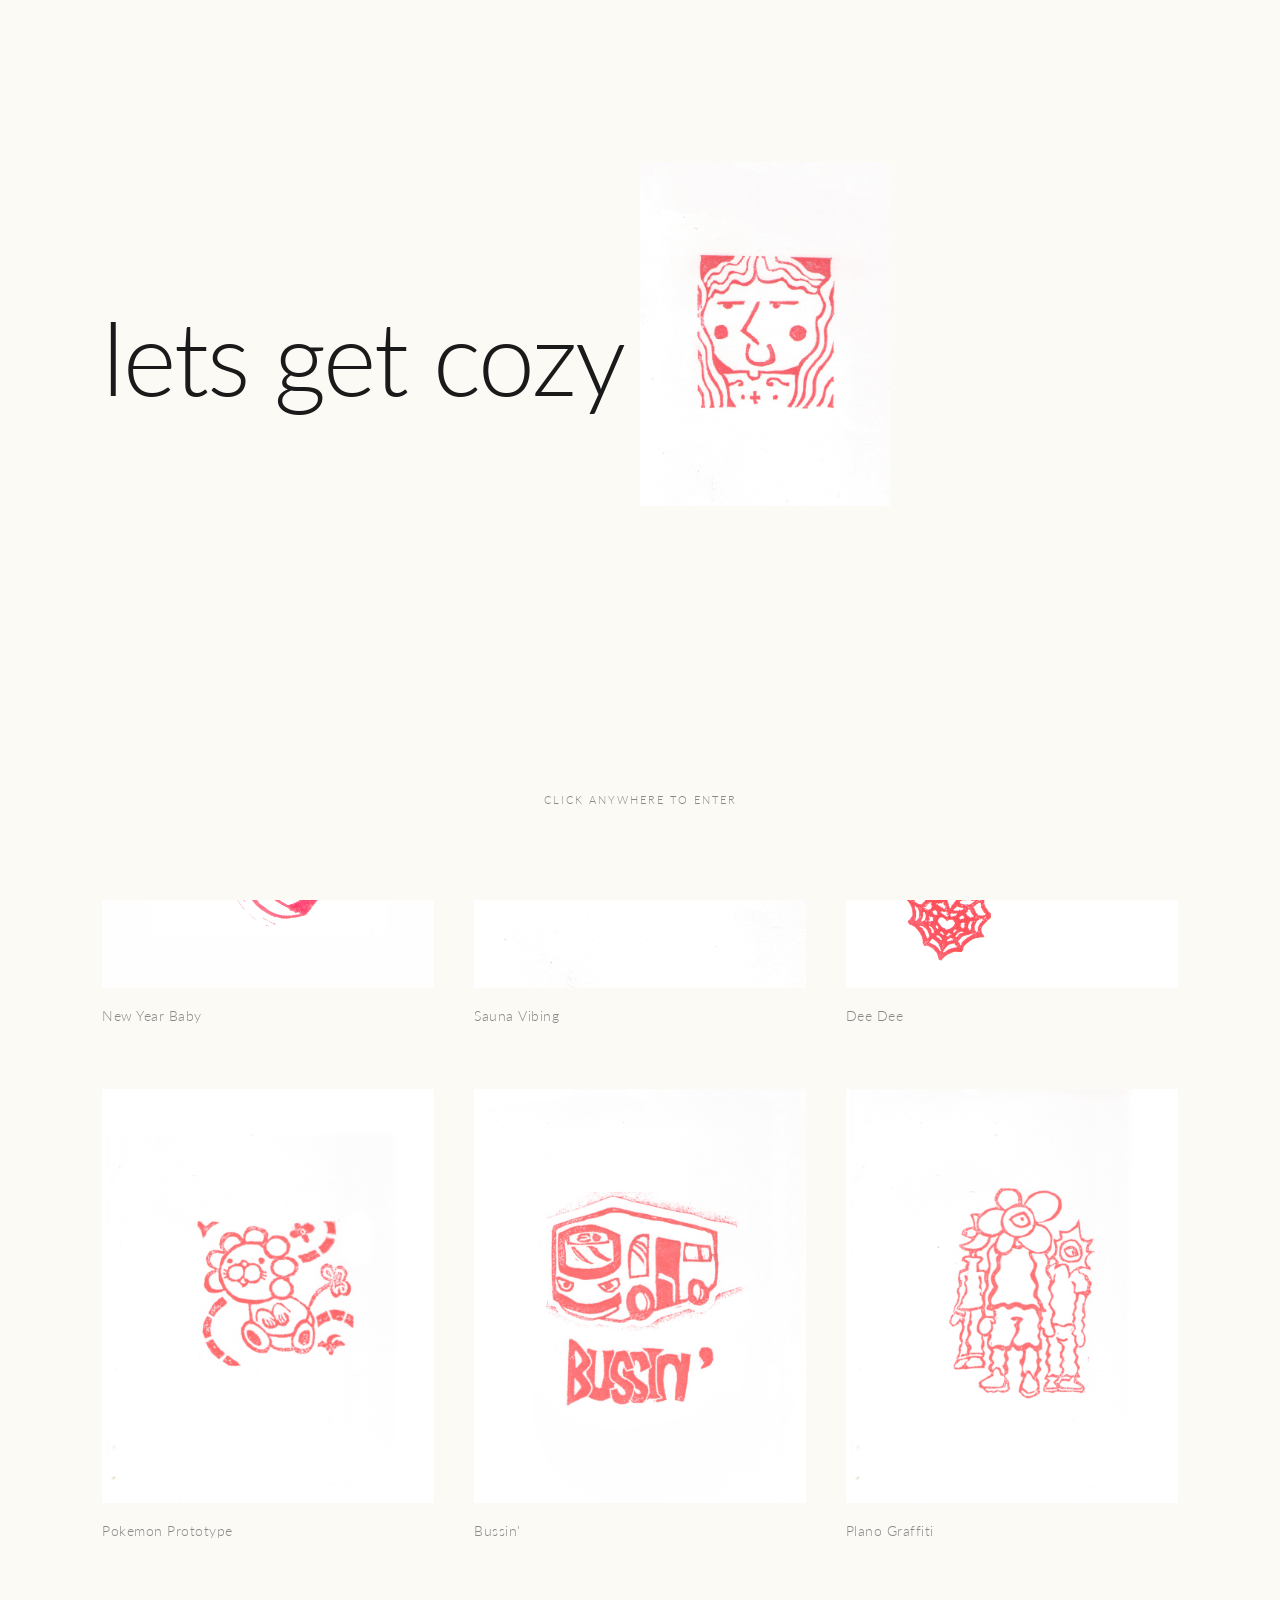
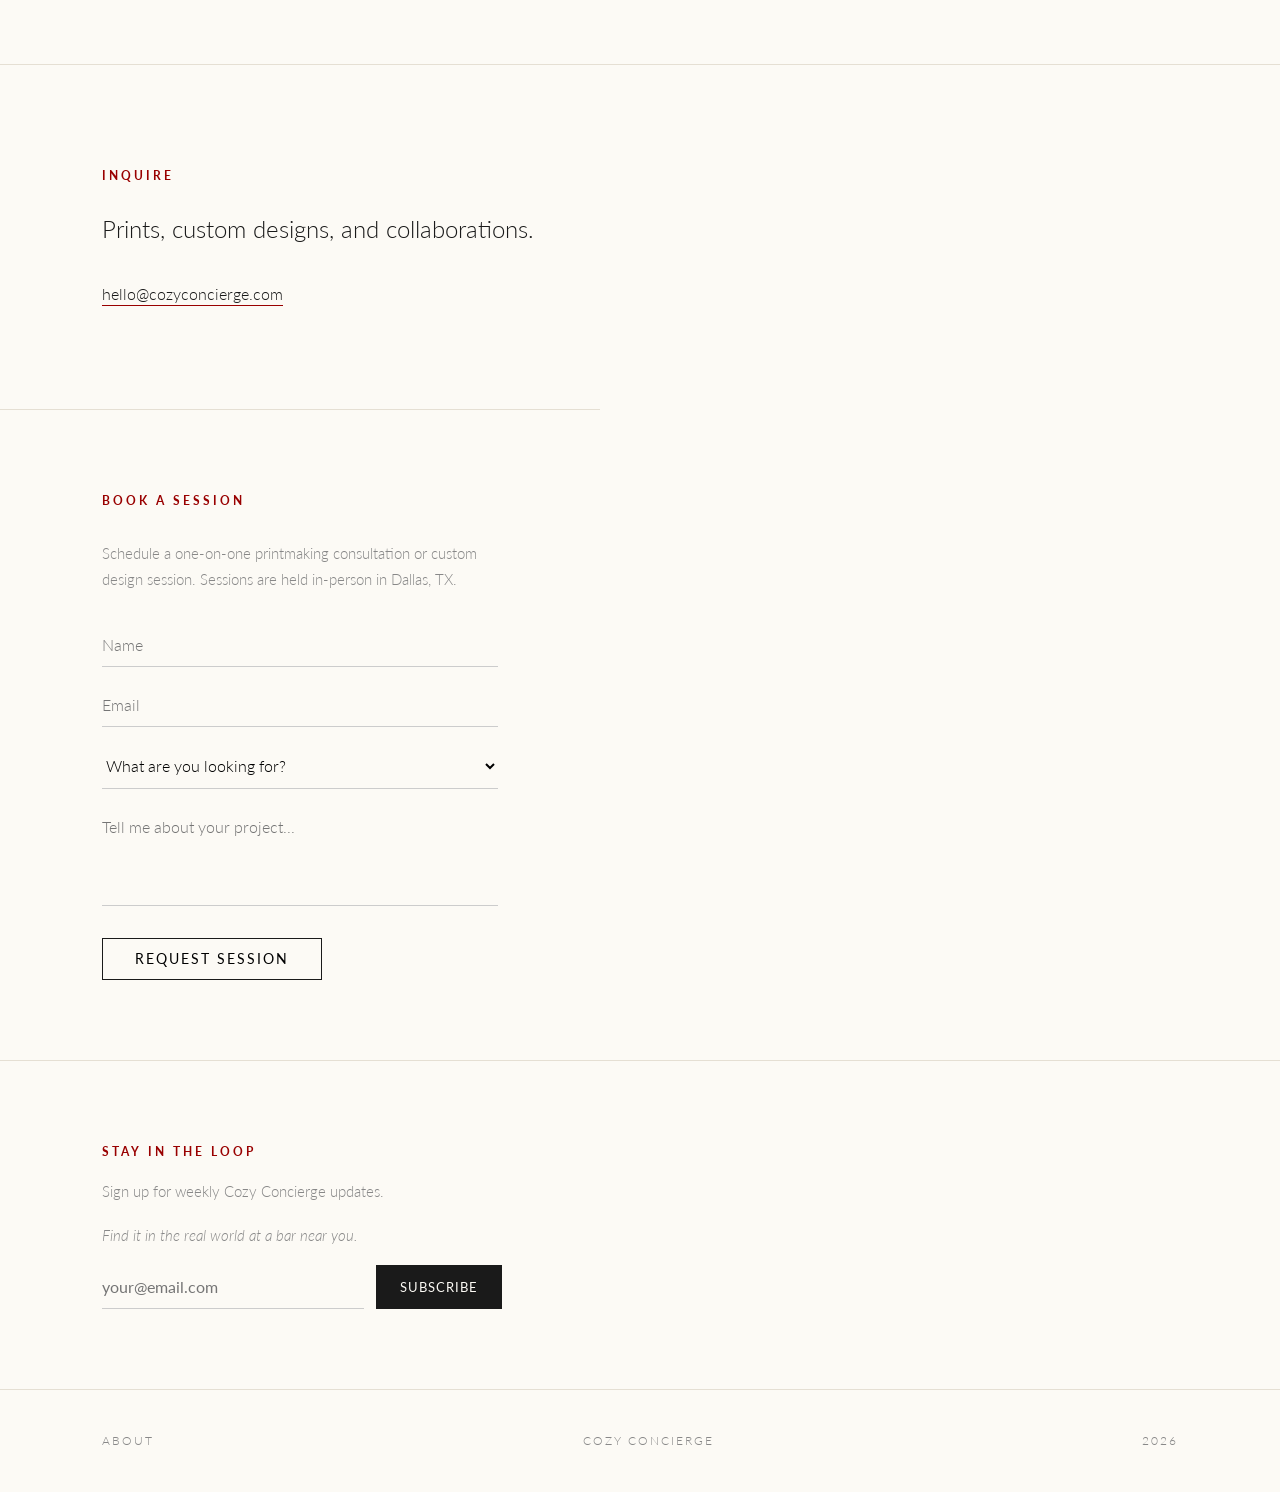
==== index.html @ d5dfada3 "Update intro to use sauna_g.jpeg with float animation" ====
<!DOCTYPE html>
<html lang="en">
<head>
    <meta charset="UTF-8">
    <meta name="viewport" content="width=device-width, initial-scale=1.0">
    <title>Cozy Concierge</title>
    <link rel="stylesheet" href="style.css">
</head>
<body>

<div id="intro" class="intro-screen">
    <div class="intro-content">
        <h1 class="intro-tagline">lets get cozy</h1>
        <div class="bouncing-ball">
            <img src="images/sauna_g.jpeg" alt="Floating">
        </div>
    </div>
    <div class="intro-hint">click anywhere to enter</div>
</div>

<nav>
    <div class="logo">Cozy Concierge</div>
    <a href="giveaway-minimal.html" class="secret-ticket">
        <svg viewBox="0 0 80 45" fill="none" xmlns="http://www.w3.org/2000/svg">
            <path d="M2 8C2 4 5 2 8 2H72C75 2 78 4 78 8V22C78 23 78.5 23.5 79 24V22V8C79 3.5 75.5 0 71 0H9C4.5 0 1 3.5 1 8V37C1 41.5 4.5 45 9 45H71C75.5 45 79 41.5 79 37V24.5C79.5 23.5 79 23 79 22V8C79 4 76 2 73 2H8C5 2 2 5 2 8Z" fill="currentColor"/>
            <path d="M1 30C1 30 3 32 1 34C-1 36 1 38 1 38V30Z" fill="currentColor"/>
            <path d="M79 30C79 30 77 32 79 34C81 36 79 38 79 38V30Z" fill="currentColor"/>
            <path d="M24 0C24 0 23 3 24 4C25 5 24 8 24 8V0Z" fill="currentColor"/>
            <path d="M56 0C56 0 55 3 56 4C57 5 56 8 56 8V0Z" fill="currentColor"/>
            <path d="M24 45C24 45 23 42 24 41C25 40 24 37 24 37V45Z" fill="currentColor"/>
            <path d="M56 45C56 45 55 42 56 41C57 40 56 37 56 37V45Z" fill="currentColor"/>
            <text x="40" y="26" text-anchor="middle" font-size="9" fill="white" font-family="sans-serif" letter-spacing="1.5">ADMIT ONE</text>
        </svg>
    </a>
    <a href="newsletter.html" class="secret-ticket" data-newsletter-link target="_blank">
        <svg viewBox="0 0 80 45" fill="none" xmlns="http://www.w3.org/2000/svg">
            <path d="M2 8C2 4 5 2 8 2H72C75 2 78 4 78 8V22C78 23 78.5 23.5 79 24V22V8C79 3.5 75.5 0 71 0H9C4.5 0 1 3.5 1 8V37C1 41.5 4.5 45 9 45H71C75.5 45 79 41.5 79 37V24.5C79.5 23.5 79 23 79 22V8C79 4 76 2 73 2H8C5 2 2 5 2 8Z" fill="currentColor"/>
            <path d="M1 30C1 30 3 32 1 34C-1 36 1 38 1 38V30Z" fill="currentColor"/>
            <path d="M79 30C79 30 77 32 79 34C81 36 79 38 79 38V30Z" fill="currentColor"/>
            <path d="M24 0C24 0 23 3 24 4C25 5 24 8 24 8V0Z" fill="currentColor"/>
            <path d="M56 0C56 0 55 3 56 4C57 5 56 8 56 8V0Z" fill="currentColor"/>
            <path d="M24 45C24 45 23 42 24 41C25 40 24 37 24 37V45Z" fill="currentColor"/>
            <path d="M56 45C56 45 55 42 56 41C57 40 56 37 56 37V45Z" fill="currentColor"/>
            <text x="40" y="26" text-anchor="middle" font-size="9" fill="white" font-family="sans-serif" letter-spacing="1.5">NEWS</text>
        </svg>
    </a>
    <a href="concierge.html" class="secret-ticket">
        <svg viewBox="0 0 80 45" fill="none" xmlns="http://www.w3.org/2000/svg">
            <path d="M2 8C2 4 5 2 8 2H72C75 2 78 4 78 8V22C78 23 78.5 23.5 79 24V22V8C79 3.5 75.5 0 71 0H9C4.5 0 1 3.5 1 8V37C1 41.5 4.5 45 9 45H71C75.5 45 79 41.5 79 37V24.5C79.5 23.5 79 23 79 22V8C79 4 76 2 73 2H8C5 2 2 5 2 8Z" fill="currentColor"/>
            <path d="M1 30C1 30 3 32 1 34C-1 36 1 38 1 38V30Z" fill="currentColor"/>
            <path d="M79 30C79 30 77 32 79 34C81 36 79 38 79 38V30Z" fill="currentColor"/>
            <path d="M24 0C24 0 23 3 24 4C25 5 24 8 24 8V0Z" fill="currentColor"/>
            <path d="M56 0C56 0 55 3 56 4C57 5 56 8 56 8V0Z" fill="currentColor"/>
            <path d="M24 45C24 45 23 42 24 41C25 40 24 37 24 37V45Z" fill="currentColor"/>
            <path d="M56 45C56 45 55 42 56 41C57 40 56 37 56 37V45Z" fill="currentColor"/>
            <text x="40" y="26" text-anchor="middle" font-size="9" fill="white" font-family="sans-serif" letter-spacing="1.5">CONCIERGE</text>
        </svg>
    </a>
</nav>

<div class="ticker-wrap">
    <div class="ticker">
        <span>NEXT ACTIVATION: </span>
        <span class="ticker-content">Join us at the next print party • </span>
        <span class="ticker-content">Get your free wallpaper • </span>
        <span class="ticker-content">Follow on Instagram for updates • </span>
    </div>
</div>

<div class="splash-bg" id="splash-bg"></div>

<section class="hero">
    <h1>lets get cozy</h1>
    <p>Design and services for the comfortably inclined</p>
</section>

<section class="gallery">
    <div class="print-card"><img src="images/baby_g.jpeg"><div class="meta">New Year Baby</div></div>
    <div class="print-card"><img src="images/sauna_g.jpeg"><div class="meta">Sauna Vibing</div></div>
    <div class="print-card"><img src="images/deedee_g.jpeg"><div class="meta">Dee Dee</div></div>
    <div class="print-card"><img src="images/poke_g.jpeg"><div class="meta">Pokemon Prototype</div></div>
    <div class="print-card"><img src="images/bus_g.jpeg"><div class="meta">Bussin'</div></div>
    <div class="print-card"><img src="images/groovy_g.jpeg"><div class="meta">Plano Graffiti</div></div>
</section>

<section class="contact">
    <h2>Inquire</h2>
    <p>Prints, custom designs, and collaborations.</p>
    <a href="mailto:hello@cozyconcierge.com">hello@cozyconcierge.com</a>
</section>

<section class="booking">
    <h2>Book a Session</h2>
    <p class="booking-desc">Schedule a one-on-one printmaking consultation or custom design session. Sessions are held in-person in Dallas, TX.</p>
    <form id="booking-form" action="https://formspree.io/f/mgorlyqa" method="POST">
        <input type="text" name="name" placeholder="Name" required>
        <input type="email" name="email" placeholder="Email" required>
        <select id="service-select" name="service" required>
            <option value="">What are you looking for?</option>
            <option>Boutique Shirt Printing</option>
            <option>Party / Event Printing</option>
            <option>Custom Design</option>
            <option>I want to join a print party</option>
            <option>Consultation</option>
        </select>
        <div class="time-slots" id="time-slots">
            <input type="hidden" name="preferred_time" id="preferred-time">
            <span class="time-label">Preferred Time (12–5pm)</span>
            <div class="slots">
                <label><input type="radio" name="time-slot" value="12pm"><span>12pm</span></label>
                <label><input type="radio" name="time-slot" value="1pm"><span>1pm</span></label>
                <label><input type="radio" name="time-slot" value="2pm"><span>2pm</span></label>
                <label><input type="radio" name="time-slot" value="3pm"><span>3pm</span></label>
                <label><input type="radio" name="time-slot" value="4pm"><span>4pm</span></label>
            </div>
        </div>
        <textarea name="message" placeholder="Tell me about your project..." rows="4"></textarea>
        <button type="submit">Request Session</button>
    </form>
</section>

<section id="newsletter" class="newsletter">
    <h2>Stay in the Loop</h2>
    <p>Sign up for weekly Cozy Concierge updates.</p>
    <p class="newsletter-sub">Find it in the real world at a bar near you.</p>
    <form>
        <input type="email" placeholder="your@email.com" required>
        <button type="submit">Subscribe</button>
    </form>
</section>

<footer>
    <a href="about.html">About</a>
    <span>Cozy Concierge</span>
    <span>2026</span>
</footer>

<script>
(function() {
    document.getElementById('intro').addEventListener('click', function() {
        this.style.opacity = '0';
        setTimeout(() => { this.style.display = 'none'; }, 500);
    });

    var link = document.querySelector('[data-newsletter-link]');
    var base = 'newsletter';
    var exts = ['.html', '.pdf'];
    fetch(base + exts[0]).then(function(r) {
        if (r.ok) link.href = base + exts[0];
        else throw new Error();
    }).catch(function() {
        fetch(base + exts[1]).then(function(r) {
            if (r.ok) link.href = base + exts[1];
        });
    });

    var timeSlots = document.getElementById('time-slots');
    if (timeSlots) {
        timeSlots.innerHTML = '<input type="hidden" name="preferred_time" id="preferred-time"><span class="time-label">Preferred Time (12–5pm)</span><div class="slots"><label><input type="radio" name="time-slot" value="12pm"><span>12pm</span></label><label><input type="radio" name="time-slot" value="1pm"><span>1pm</span></label><label><input type="radio" name="time-slot" value="2pm"><span>2pm</span></label><label><input type="radio" name="time-slot" value="3pm"><span>3pm</span></label><label><input type="radio" name="time-slot" value="4pm"><span>4pm</span></label></div>';
        
        var select = document.getElementById('service-select');
        function toggleTime() {
            timeSlots.style.display = (select.value === 'Consultation') ? 'block' : 'none';
            if (select.value === 'Consultation') {
                var selectedTime = document.querySelector('input[name="time-slot"]:checked');
                if (selectedTime) {
                    document.getElementById('preferred-time').value = selectedTime.value;
                }
            }
        }
        select.addEventListener('change', toggleTime);
        
        document.querySelector('.slots').addEventListener('change', function(e) {
            if (e.target.name === 'time-slot') {
                document.getElementById('preferred-time').value = e.target.value;
            }
        });
        
        toggleTime();
    }

    var splashImages = [
        'images/molotov_bg.jpg',
        'images/Instigatress_bg.jpg',
        'images/ring_bg.jpg'
    ];
    var randomSplash = splashImages[Math.floor(Math.random() * splashImages.length)];
    document.getElementById('splash-bg').style.backgroundImage = 'url(' + randomSplash + ')';
})();
</script>

</body>
</html>
---- style.css ----
@import url('https://fonts.googleapis.com/css2?family=Lato:wght@300;400&display=swap');

:root {
    --bg: #fcfaf5;
    --ink: #1a1a1a;
    --crimson: #990000;
    --muted: #888;
}

* {
    margin: 0;
    padding: 0;
    box-sizing: border-box;
}

html {
    scroll-behavior: smooth;
}

body {
    background: var(--bg);
    color: var(--ink);
    font-family: 'Lato', sans-serif;
    font-weight: 300;
    line-height: 1.8;
    font-size: 16px;
}

nav {
    padding: 40px 8%;
}

.logo {
    font-size: 0.75rem;
    text-transform: uppercase;
    letter-spacing: 3px;
    color: var(--crimson);
}

nav {
    display: flex;
    justify-content: space-between;
    align-items: center;
    padding: 40px 8%;
}

.secret-ticket {
    position: fixed;
    top: 20px;
    right: 20px;
    width: 55px;
    height: auto;
    display: flex;
    align-items: center;
    justify-content: center;
    opacity: 0.3;
    transition: all 0.3s;
    text-decoration: none;
    z-index: 100;
}

.secret-ticket svg {
    width: 100%;
    height: auto;
    color: #999;
    transition: all 0.3s;
}

.secret-ticket:hover {
    opacity: 1;
}

.secret-ticket:hover svg {
    color: var(--crimson);
    transform: rotate(-3deg) scale(1.15);
}

nav .secret-ticket:nth-of-type(2) {
    top: 70px;
}

nav .secret-ticket:nth-of-type(3) {
    top: 120px;
}

.activate {
    min-height: 70vh;
    display: flex;
    align-items: center;
    justify-content: center;
    padding: 80px 8%;
}

.ticket {
    display: flex;
    border: 1px dashed var(--crimson);
    max-width: 520px;
}

.stub {
    background: var(--crimson);
    color: var(--bg);
    padding: 40px 24px;
    display: flex;
    flex-direction: column;
    align-items: center;
    justify-content: space-between;
    writing-mode: vertical-rl;
    text-orientation: mixed;
}

.stub span {
    font-size: 0.7rem;
    letter-spacing: 3px;
    text-transform: uppercase;
}

.stub span:last-child {
    font-size: 1.2rem;
}

.main {
    padding: 40px;
    flex: 1;
}

.eyebrow {
    font-size: 0.65rem;
    text-transform: uppercase;
    letter-spacing: 3px;
    color: var(--crimson);
    margin-bottom: 16px;
}

.main h1 {
    font-size: 1.6rem;
    font-weight: 300;
    margin-bottom: 12px;
    line-height: 1.2;
}

.main > p {
    color: var(--muted);
    font-size: 0.9rem;
    margin-bottom: 24px;
    line-height: 1.6;
}

.perk-box {
    background: #f5f0e8;
    padding: 16px 20px;
    margin-bottom: 24px;
    display: flex;
    flex-direction: column;
    gap: 4px;
}

.perk-label {
    font-size: 0.6rem;
    text-transform: uppercase;
    letter-spacing: 2px;
    color: var(--muted);
}

.perk-value {
    font-size: 1rem;
    color: var(--ink);
}

.main form {
    display: flex;
    flex-direction: column;
    gap: 16px;
}

.main input {
    border: none;
    border-bottom: 1px solid #ccc;
    background: transparent;
    padding: 12px 0;
    font-family: inherit;
    font-size: 1rem;
    font-weight: 300;
    outline: none;
    transition: border-color 0.3s;
}

.main input:focus {
    border-color: var(--crimson);
}

.main button {
    align-self: flex-start;
    background: var(--crimson);
    border: none;
    color: var(--bg);
    padding: 14px 36px;
    font-family: inherit;
    font-size: 0.8rem;
    text-transform: uppercase;
    letter-spacing: 2px;
    cursor: pointer;
    margin-top: 8px;
    transition: opacity 0.3s;
}

.main button:hover {
    opacity: 0.85;
}

.fine-print {
    font-size: 0.7rem;
    color: var(--muted);
    margin-top: 20px;
    line-height: 1.5;
}

.back {
    font-size: 0.75rem;
    color: var(--muted);
    text-decoration: none;
    letter-spacing: 1px;
}

.back:hover {
    color: var(--ink);
}

.about {
    padding: 80px 8%;
    max-width: 600px;
}

.about h1 {
    font-size: 0.75rem;
    text-transform: uppercase;
    letter-spacing: 3px;
    color: var(--crimson);
    margin-bottom: 40px;
}

.about .content p {
    margin-bottom: 24px;
    color: var(--ink);
}

.hero {
    padding: 120px 8% 80px;
    max-width: 900px;
}

.splash-bg {
    position: fixed;
    top: 0;
    left: 0;
    width: 100%;
    height: 100vh;
    background-size: cover;
    background-position: center;
    opacity: 0.25;
    z-index: -1;
    pointer-events: none;
}

.hero h1 {
    font-size: clamp(3rem, 8vw, 6rem);
    font-weight: 300;
    letter-spacing: -1px;
    line-height: 1.1;
    margin-bottom: 30px;
}

.hero p {
    color: var(--muted);
    font-size: 1.1rem;
    letter-spacing: 1px;
}

.gallery {
    display: grid;
    grid-template-columns: repeat(auto-fill, minmax(320px, 1fr));
    gap: 60px 40px;
    padding: 60px 8% 120px;
}

.print-card img {
    width: 100%;
    aspect-ratio: 4 / 5;
    object-fit: cover;
    display: block;
    margin-bottom: 16px;
}

.print-card .meta {
    font-size: 0.85rem;
    color: var(--muted);
    letter-spacing: 0.5px;
}

.contact {
    padding: 100px 8%;
    border-top: 1px solid #e5dfd3;
}

.contact h2 {
    font-size: 0.75rem;
    text-transform: uppercase;
    letter-spacing: 3px;
    color: var(--crimson);
    margin-bottom: 20px;
}

.contact p {
    font-size: 1.5rem;
    margin-bottom: 30px;
}

.contact a {
    color: var(--ink);
    text-decoration: none;
    border-bottom: 1px solid var(--crimson);
    padding-bottom: 2px;
}

.contact a:hover {
    color: var(--crimson);
}

footer {
    padding: 40px 8%;
    display: flex;
    justify-content: space-between;
    font-size: 0.75rem;
    color: var(--muted);
    text-transform: uppercase;
    letter-spacing: 2px;
    border-top: 1px solid #e5dfd3;
}

.booking {
    padding: 80px 8%;
    max-width: 600px;
    border-top: 1px solid #e5dfd3;
}

.booking h2 {
    font-size: 0.75rem;
    text-transform: uppercase;
    letter-spacing: 3px;
    color: var(--crimson);
    margin-bottom: 30px;
}

.booking form {
    display: flex;
    flex-direction: column;
    gap: 16px;
}

.booking input,
.booking select,
.booking textarea {
    border: none;
    border-bottom: 1px solid #ccc;
    background: transparent;
    padding: 12px 0;
    font-family: inherit;
    font-size: 1rem;
    font-weight: 300;
    outline: none;
    transition: border-color 0.3s;
}

.booking input:focus,
.booking select:focus,
.booking textarea:focus {
    border-color: var(--crimson);
}

.booking textarea {
    resize: none;
}

.booking button {
    align-self: flex-start;
    background: none;
    border: 1px solid var(--ink);
    padding: 12px 32px;
    font-family: inherit;
    font-size: 0.85rem;
    text-transform: uppercase;
    letter-spacing: 2px;
    cursor: pointer;
    margin-top: 16px;
    transition: all 0.3s;
}

.booking button:hover {
    background: var(--crimson);
    border-color: var(--crimson);
    color: var(--bg);
}

.booking-desc {
    color: var(--muted);
    font-size: 0.95rem;
    margin-bottom: 30px;
    max-width: 500px;
    line-height: 1.7;
}

.time-slots {
    margin: 8px 0;
}

.time-label {
    font-size: 0.75rem;
    color: var(--muted);
    text-transform: uppercase;
    letter-spacing: 1px;
    display: block;
    margin-bottom: 12px;
}

.slots {
    display: flex;
    gap: 10px;
    flex-wrap: wrap;
}

.slots label {
    cursor: pointer;
}

.slots input {
    display: none;
}

.slots span {
    display: inline-block;
    padding: 8px 16px;
    border: 1px solid #ccc;
    font-size: 0.85rem;
    transition: all 0.2s;
}

.slots input:checked + span {
    background: var(--ink);
    color: var(--bg);
    border-color: var(--ink);
}

.slots span:hover {
    border-color: var(--ink);
}

.newsletter {
    padding: 80px 8%;
    border-top: 1px solid #e5dfd3;
}

.newsletter h2 {
    font-size: 0.75rem;
    text-transform: uppercase;
    letter-spacing: 3px;
    color: var(--crimson);
    margin-bottom: 16px;
}

.newsletter > p {
    color: var(--muted);
    font-size: 0.95rem;
    margin-bottom: 16px;
}

.newsletter-sub {
    font-size: 0.85rem;
    color: var(--ink);
    margin-bottom: 24px;
    font-style: italic;
}

.newsletter form {
    display: flex;
    gap: 12px;
    max-width: 400px;
}

.newsletter input {
    flex: 1;
    border: none;
    border-bottom: 1px solid #ccc;
    background: transparent;
    padding: 12px 0;
    font-family: inherit;
    font-size: 1rem;
    outline: none;
}

.newsletter input:focus {
    border-color: var(--crimson);
}

.newsletter button {
    background: var(--ink);
    border: none;
    color: var(--bg);
    padding: 12px 24px;
    font-family: inherit;
    font-size: 0.8rem;
    text-transform: uppercase;
    letter-spacing: 1px;
    cursor: pointer;
    transition: opacity 0.3s;
}

.newsletter button:hover {
    opacity: 0.7;
}

footer a {
    color: var(--muted);
    text-decoration: none;
}

footer a:hover {
    color: var(--ink);
}

.dogsitting {
    min-height: 70vh;
    display: flex;
    align-items: center;
    justify-content: center;
    padding: 80px 8%;
}

.dogsitting .ticket {
    display: flex;
    border: 1px dashed var(--crimson);
    max-width: 520px;
}

.dogsitting .stub {
    background: var(--crimson);
    color: var(--bg);
    padding: 40px 24px;
    display: flex;
    flex-direction: column;
    align-items: center;
    justify-content: space-between;
    writing-mode: vertical-rl;
    text-orientation: mixed;
}

.dogsitting .stub span {
    font-size: 0.7rem;
    letter-spacing: 3px;
    text-transform: uppercase;
}

.dogsitting .stub span:last-child {
    font-size: 1.2rem;
}

.dogsitting .main {
    padding: 40px;
    flex: 1;
}

.dogsitting .eyebrow {
    font-size: 0.65rem;
    text-transform: uppercase;
    letter-spacing: 3px;
    color: var(--crimson);
    margin-bottom: 16px;
}

.dogsitting .main h1 {
    font-size: 1.6rem;
    font-weight: 300;
    margin-bottom: 12px;
    line-height: 1.2;
}

.dogsitting .main > p {
    color: var(--muted);
    font-size: 0.9rem;
    margin-bottom: 24px;
    line-height: 1.6;
}

.dogsitting form {
    display: flex;
    flex-direction: column;
    gap: 16px;
}

.dogsitting input,
.dogsitting textarea {
    border: none;
    border-bottom: 1px solid #ccc;
    background: transparent;
    padding: 12px 0;
    font-family: inherit;
    font-size: 1rem;
    font-weight: 300;
    outline: none;
    transition: border-color 0.3s;
}

.dogsitting input:focus,
.dogsitting textarea:focus {
    border-color: var(--crimson);
}

.dogsitting textarea {
    resize: none;
}

.dogsitting button {
    align-self: flex-start;
    background: var(--crimson);
    border: none;
    color: var(--bg);
    padding: 14px 36px;
    font-family: inherit;
    font-size: 0.8rem;
    text-transform: uppercase;
    letter-spacing: 2px;
    cursor: pointer;
    margin-top: 8px;
    transition: opacity 0.3s;
}

.dogsitting button:hover {
    opacity: 0.85;
}

.download-btn {
    display: inline-block;
    background: var(--crimson);
    color: var(--bg);
    padding: 14px 36px;
    font-family: inherit;
    font-size: 0.8rem;
    text-transform: uppercase;
    letter-spacing: 2px;
    text-decoration: none;
    margin-top: 8px;
    transition: opacity 0.3s;
}

.download-btn:hover {
    opacity: 0.85;
}

.hint {
    font-size: 0.7rem;
    color: var(--crimson);
    text-transform: uppercase;
    letter-spacing: 1px;
    margin-top: 8px;
}

.intro-screen {
    position: fixed;
    top: 0;
    left: 0;
    width: 100%;
    height: 100%;
    background: var(--bg);
    z-index: 9999;
    display: flex;
    flex-direction: column;
    align-items: center;
    justify-content: center;
    cursor: pointer;
}

.intro-content {
    position: relative;
    width: 100%;
    height: 80%;
    display: flex;
    align-items: center;
    justify-content: flex-start;
    padding-left: 8%;
}

.intro-tagline {
    font-size: clamp(3rem, 8vw, 8rem);
    font-weight: 300;
    letter-spacing: -2px;
    line-height: 1;
    color: var(--ink);
    position: absolute;
    left: 8%;
    top: 30%;
    z-index: 10;
    pointer-events: none;
}

.bouncing-ball {
    position: absolute;
    left: 50%;
    top: 10%;
    width: 250px;
    animation: float 4s ease-in-out infinite;
}

.bouncing-ball img {
    width: 100%;
    display: block;
}

@keyframes float {
    0%, 100% { transform: translateY(0) translateX(-50px) rotate(-5deg); }
    25% { transform: translateY(20vh) translateX(0) rotate(0deg); }
    50% { transform: translateY(40vh) translateX(-30px) rotate(5deg); }
    75% { transform: translateY(20vh) translateX(-10px) rotate(0deg); }
}

.intro-hint {
    position: absolute;
    bottom: 10%;
    font-size: 0.7rem;
    text-transform: uppercase;
    letter-spacing: 2px;
    color: var(--muted);
    animation: pulse 2s ease-in-out infinite;
}

@keyframes pulse {
    0%, 100% { opacity: 0.5; }
    50% { opacity: 1; }
}

.ticker-wrap {
    width: 100%;
    background: #7a0000;
    overflow: hidden;
    padding: 8px 0;
}

.ticker {
    display: inline-block;
    white-space: nowrap;
    animation: ticker-scroll 20s linear infinite;
    color: white;
    font-size: 0.75rem;
    text-transform: uppercase;
    letter-spacing: 1px;
}

.ticker span {
    display: inline-block;
    padding-right: 50px;
}

@keyframes ticker-scroll {
    0% { transform: translateX(100%); }
    100% { transform: translateX(-100%); }
}
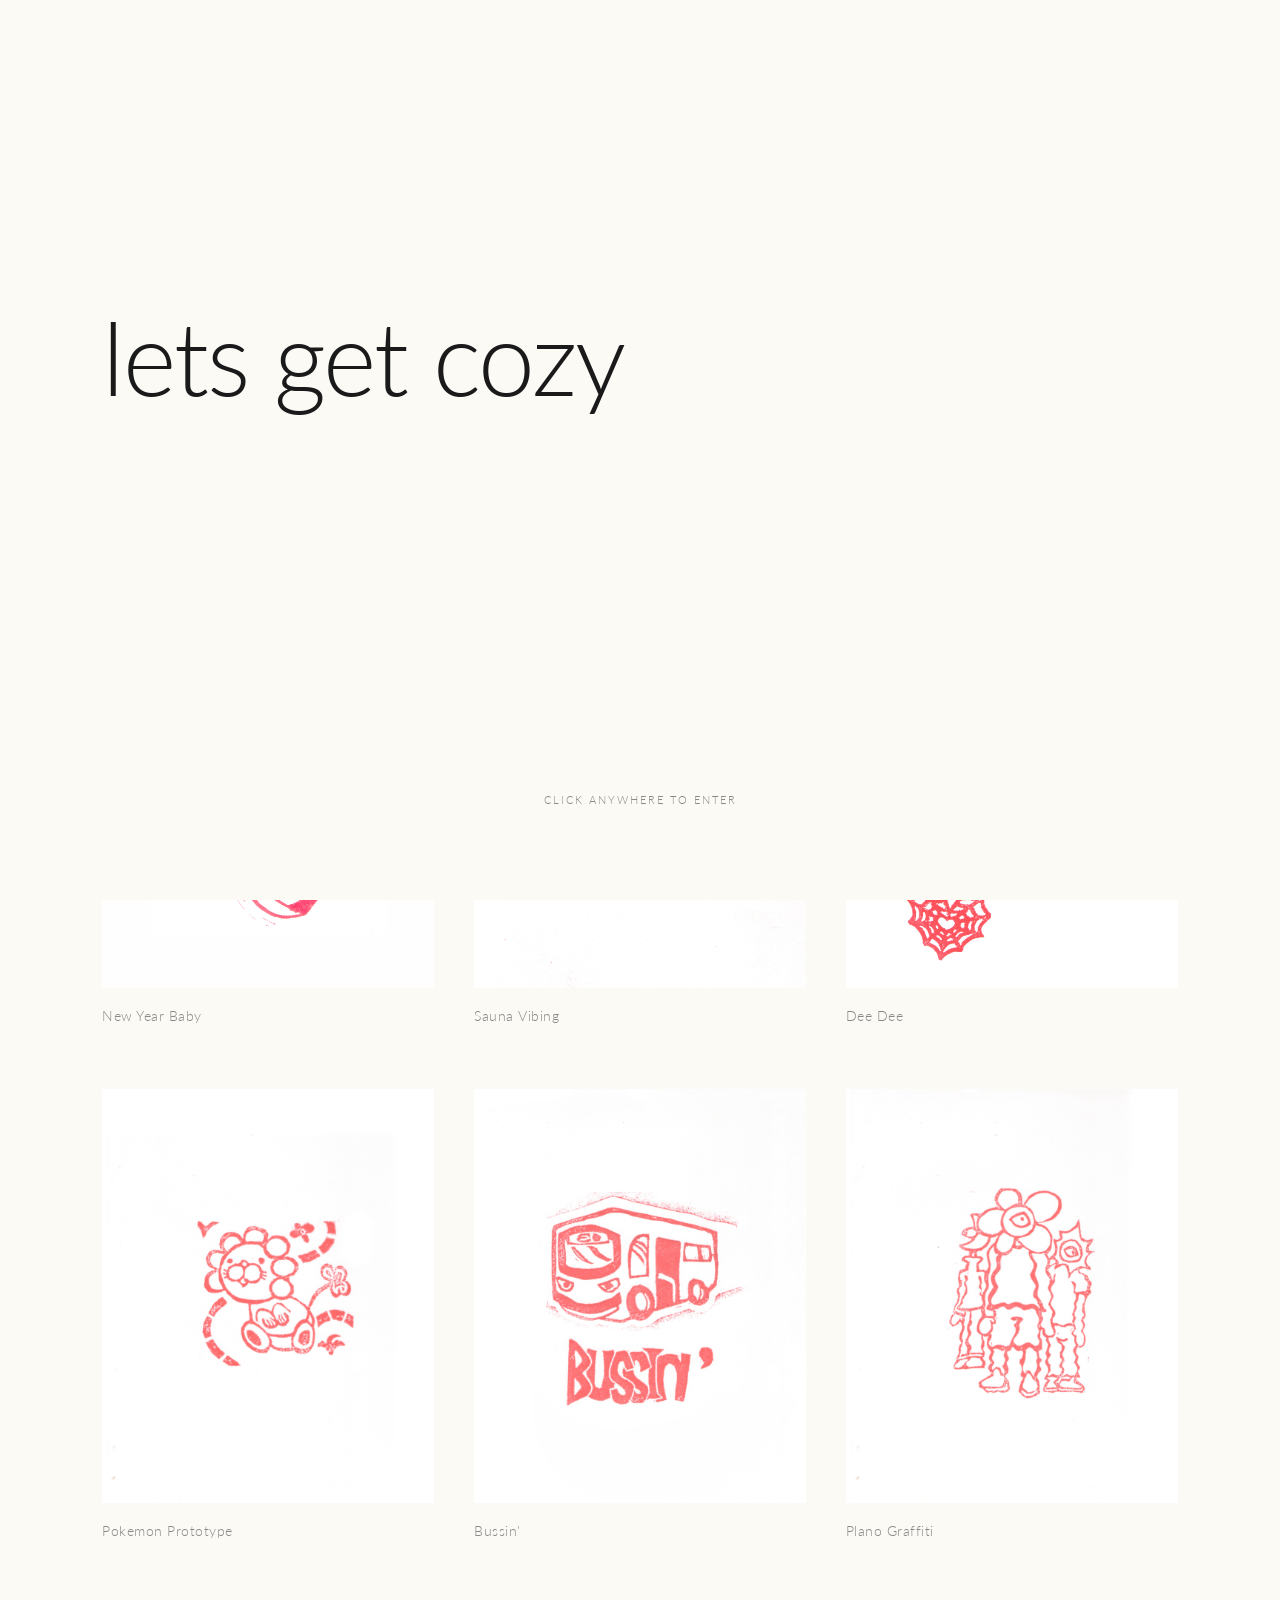
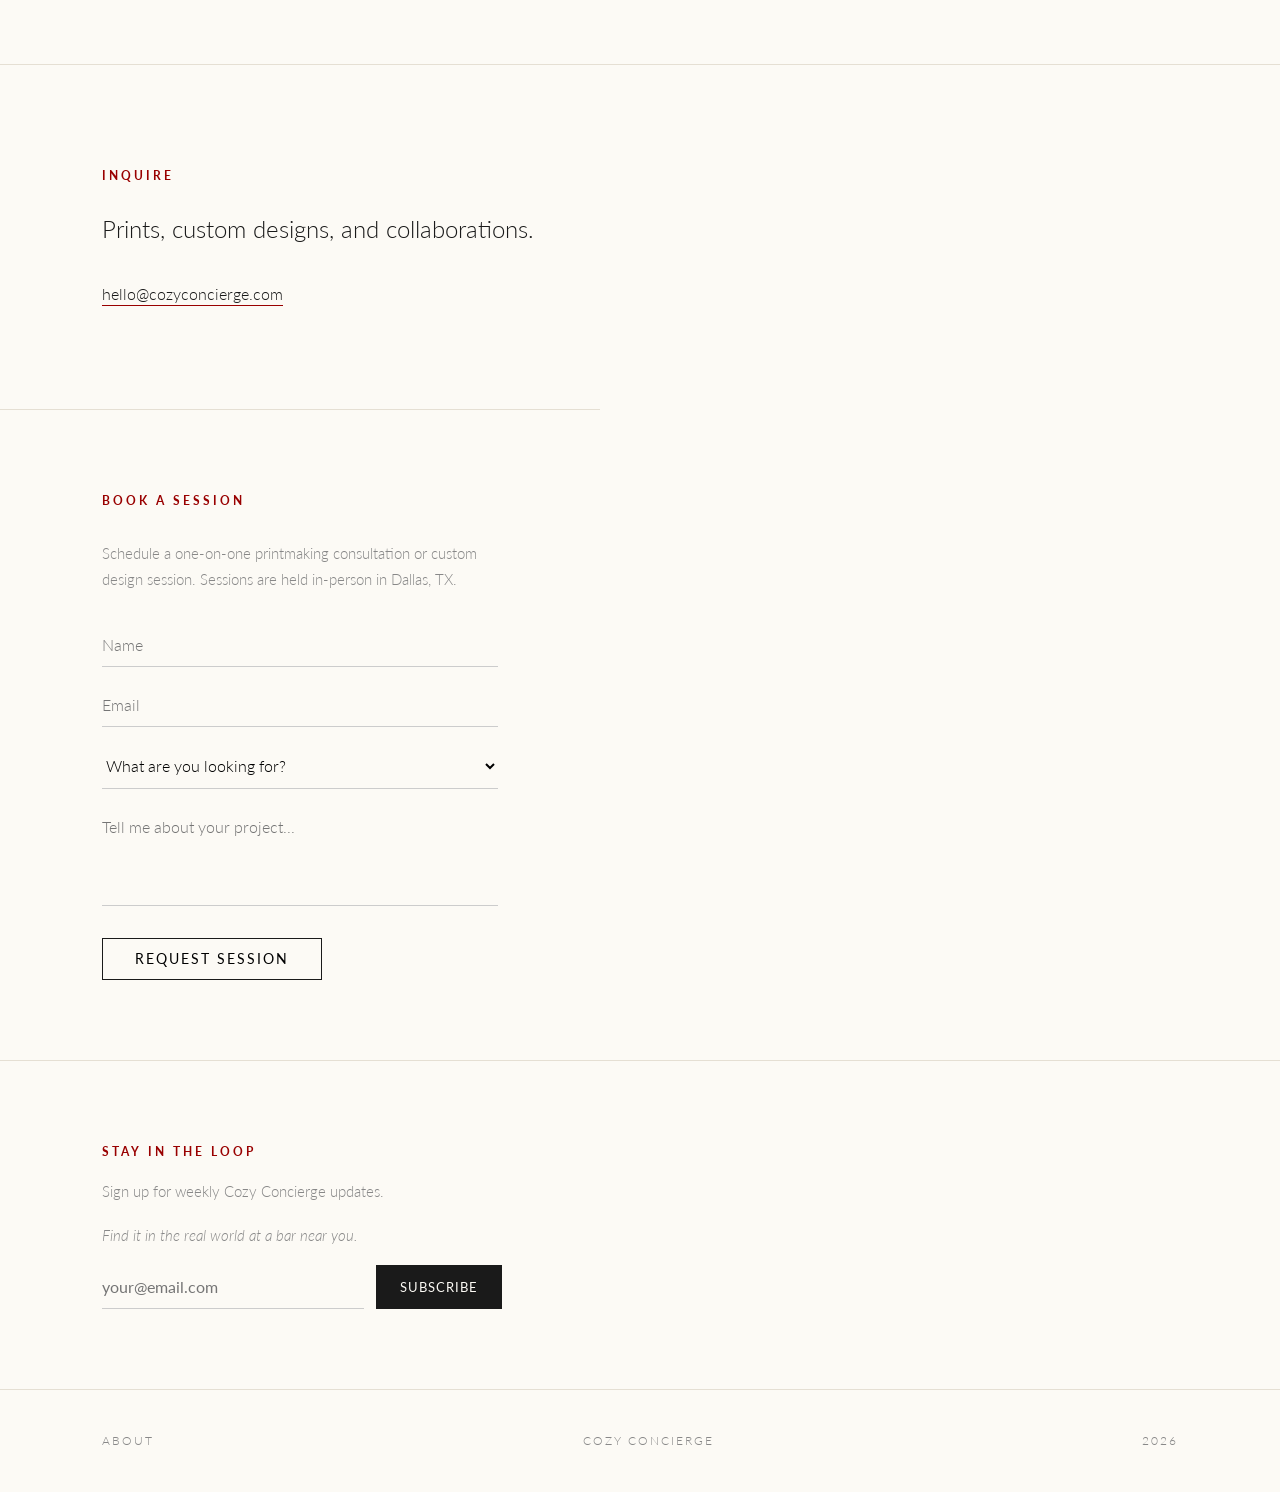
==== commit 97f0ceb4: "Intro image moves left to right, tagline reacts" ====
--- a/index.html
+++ b/index.html
@@ -62,8 +62,8 @@
     <div class="ticker">
         <span>NEXT ACTIVATION: </span>
         <span class="ticker-content">Join us at the next print party • </span>
-        <span class="ticker-content">Get your free wallpaper • </span>
-        <span class="ticker-content">Follow on Instagram for updates • </span>
+        <span class="ticker-content">Halcyon Lower Greenville, May 15, 2026 4:30pm • </span>
+        <span class="ticker-content">Come say hi • </span>
     </div>
 </div>
 
@@ -141,6 +141,22 @@
         this.style.opacity = '0';
         setTimeout(() => { this.style.display = 'none'; }, 500);
     });
+    
+    var tagline = document.querySelector('.intro-tagline');
+    var floatingImg = document.querySelector('.bouncing-ball');
+    
+    function checkCollision() {
+        var tagRect = tagline.getBoundingClientRect();
+        var imgRect = floatingImg.getBoundingClientRect();
+        
+        if (imgRect.right > tagRect.left && imgRect.left < tagRect.right) {
+            tagline.style.transform = 'translateX(80px)';
+        } else {
+            tagline.style.transform = 'translateX(0)';
+        }
+        requestAnimationFrame(checkCollision);
+    }
+    checkCollision();
 
     var link = document.querySelector('[data-newsletter-link]');
     var base = 'newsletter';
--- a/style.css
+++ b/style.css
@@ -697,16 +697,17 @@
     position: absolute;
     left: 8%;
     top: 30%;
-    z-index: 10;
+    z-index: 5;
     pointer-events: none;
+    transition: transform 0.3s ease;
 }
 
 .bouncing-ball {
     position: absolute;
-    left: 50%;
-    top: 10%;
+    left: -300px;
+    top: 40%;
     width: 250px;
-    animation: float 4s ease-in-out infinite;
+    animation: moveAcross 8s linear infinite;
 }
 
 .bouncing-ball img {
@@ -714,11 +715,12 @@
     display: block;
 }
 
-@keyframes float {
-    0%, 100% { transform: translateY(0) translateX(-50px) rotate(-5deg); }
-    25% { transform: translateY(20vh) translateX(0) rotate(0deg); }
-    50% { transform: translateY(40vh) translateX(-30px) rotate(5deg); }
-    75% { transform: translateY(20vh) translateX(-10px) rotate(0deg); }
+@keyframes moveAcross {
+    0% { left: -300px; transform: translateY(0) rotate(0deg); }
+    25% { left: 0vw; transform: translateY(-20px) rotate(5deg); }
+    50% { left: 30vw; transform: translateY(0) rotate(0deg); }
+    75% { left: 60vw; transform: translateY(15px) rotate(-3deg); }
+    100% { left: 110vw; transform: translateY(0) rotate(0deg); }
 }
 
 .intro-hint {
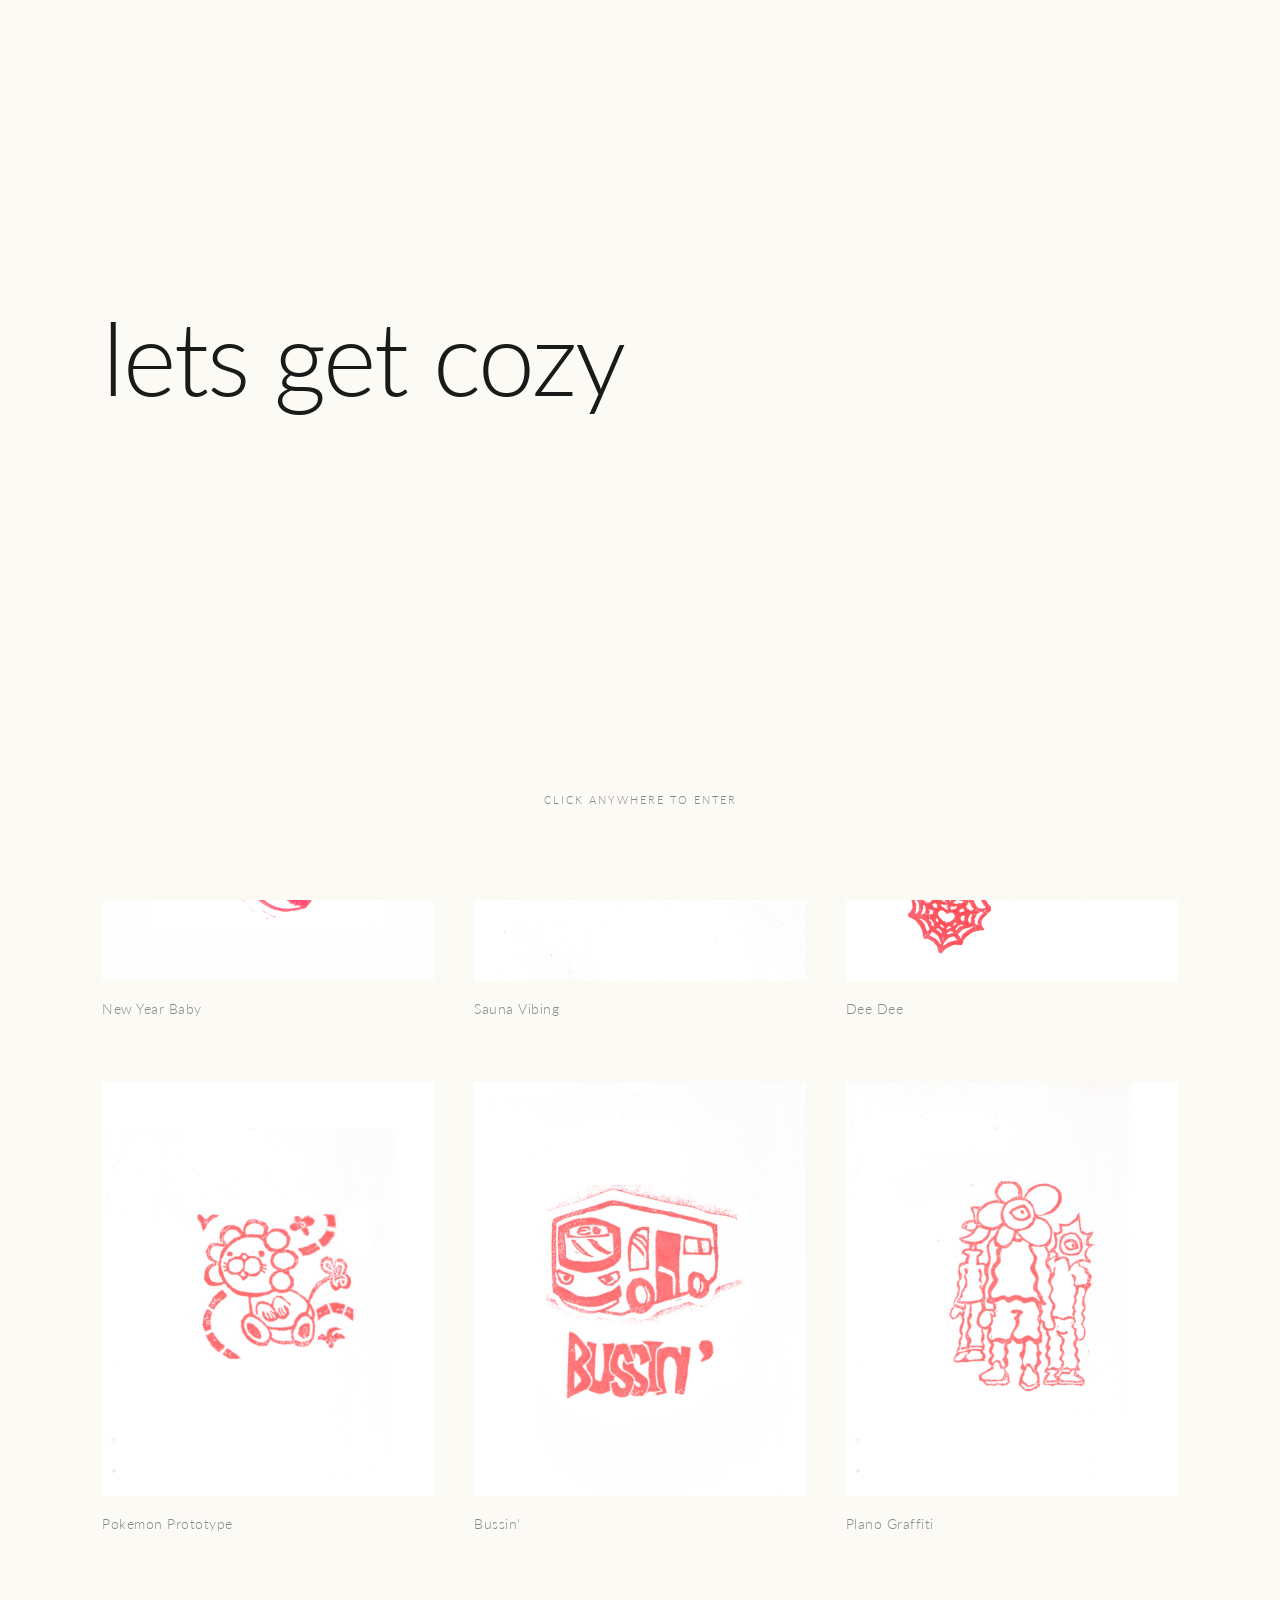
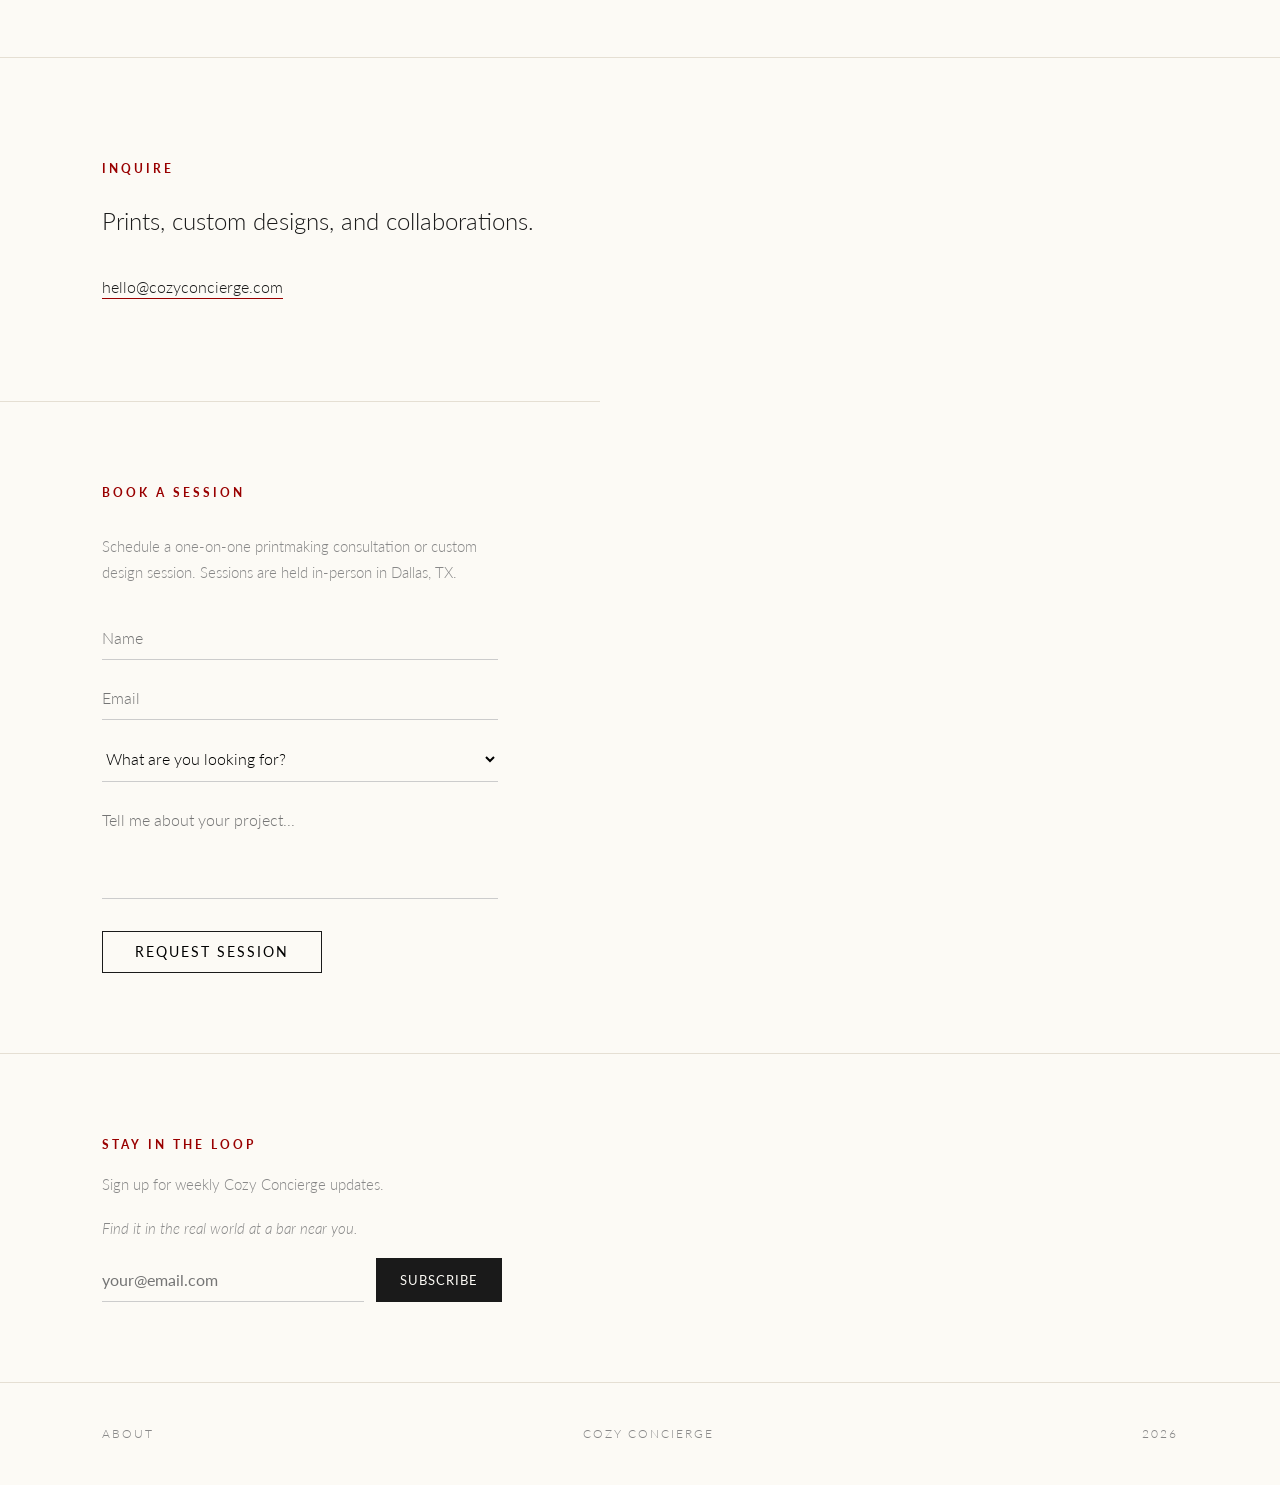
==== commit 2741704b: "Fix ticker loop, add explicit colors for dark mode, bullets between content" ====
--- a/index.html
+++ b/index.html
@@ -60,10 +60,8 @@
 
 <div class="ticker-wrap">
     <div class="ticker">
-        <span>NEXT ACTIVATION: </span>
-        <span class="ticker-content">Join us at the next print party • </span>
-        <span class="ticker-content">Halcyon Lower Greenville, May 15, 2026 4:30pm • </span>
-        <span class="ticker-content">Come say hi • </span>
+        <span class="ticker-content">NEXT ACTIVATION: Join us at the next print party • Halcyon Lower Greenville • May 15, 2026 • 4:30pm • Come say hi</span>
+        <span class="ticker-content">NEXT ACTIVATION: Join us at the next print party • Halcyon Lower Greenville • May 15, 2026 • 4:30pm • Come say hi</span>
     </div>
 </div>
 
--- a/style.css
+++ b/style.css
@@ -740,27 +740,35 @@
 
 .ticker-wrap {
     width: 100%;
-    background: #7a0000;
+    background-color: #7a0000;
     overflow: hidden;
     padding: 8px 0;
 }
 
 .ticker {
-    display: inline-block;
+    display: flex;
+    width: 200%;
+    animation: ticker-scroll 25s linear infinite;
+    color: #ffffff;
+    font-size: 0.75rem;
+    text-transform: uppercase;
+    letter-spacing: 1px;
+    background-color: #7a0000;
+}
+
+.ticker-content {
+    display: inline-flex;
+    align-items: center;
     white-space: nowrap;
-    animation: ticker-scroll 20s linear infinite;
-    color: white;
-    font-size: 0.75rem;
-    text-transform: uppercase;
-    letter-spacing: 1px;
-}
-
-.ticker span {
-    display: inline-block;
-    padding-right: 50px;
+    flex-shrink: 0;
+}
+
+.ticker-content::after {
+    content: '•';
+    margin-right: 40px;
 }
 
 @keyframes ticker-scroll {
-    0% { transform: translateX(100%); }
-    100% { transform: translateX(-100%); }
+    0% { transform: translateX(0); }
+    100% { transform: translateX(-50%); }
 }
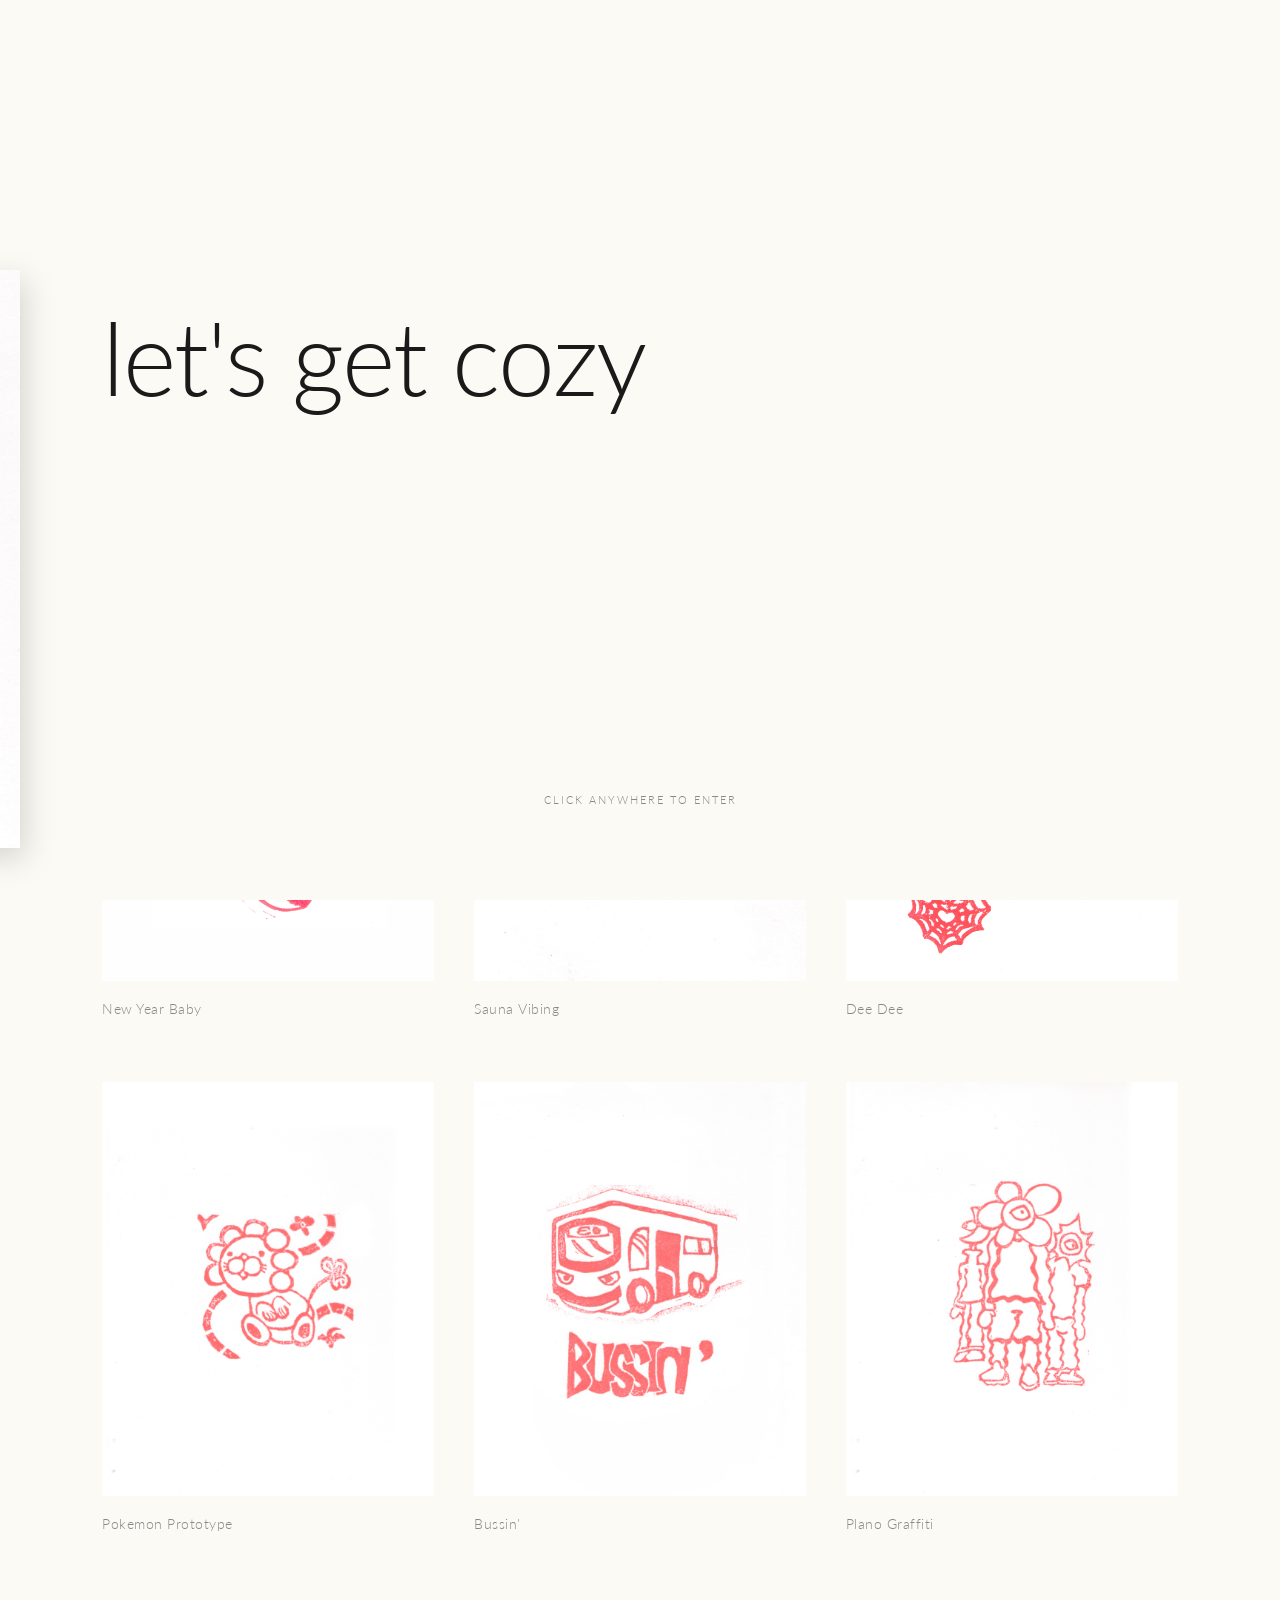
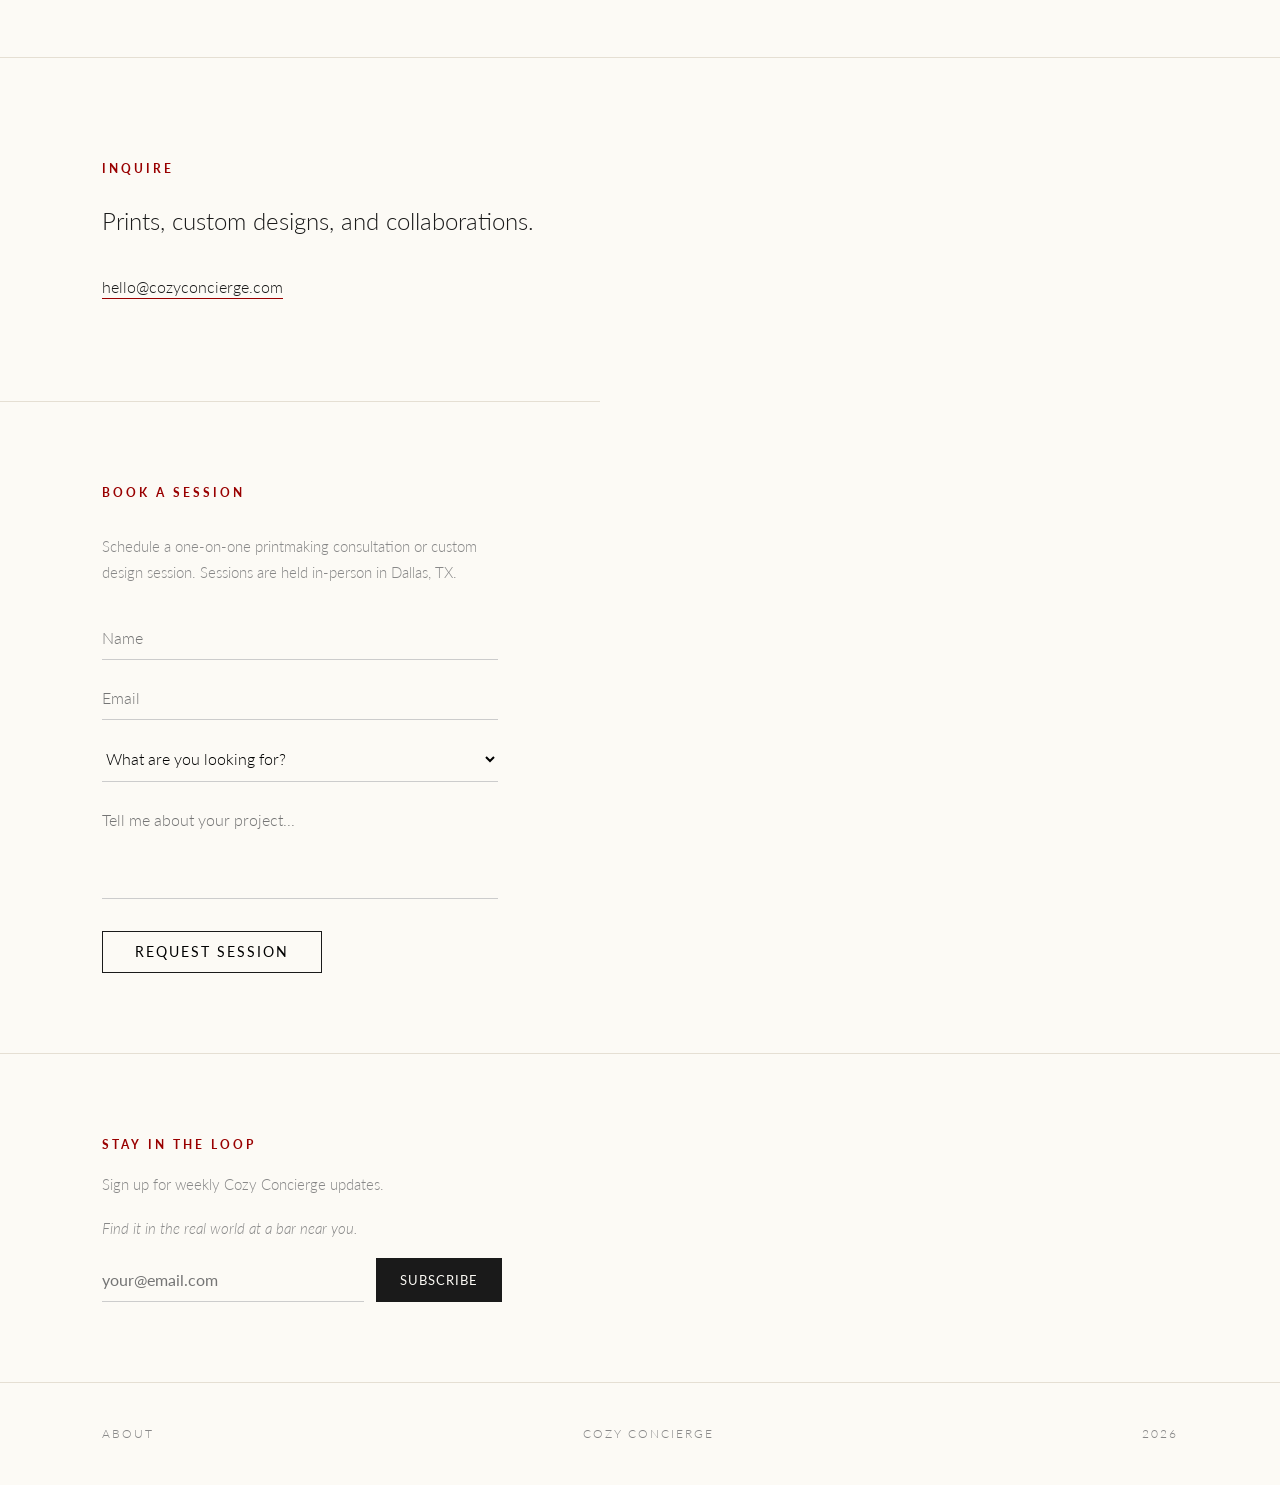
==== commit d8d23a0e: "Add char-by-char animation to tagline, improve intro, add booking form success UX" ====
--- a/index.html
+++ b/index.html
@@ -10,7 +10,11 @@
 
 <div id="intro" class="intro-screen">
     <div class="intro-content">
-        <h1 class="intro-tagline">lets get cozy</h1>
+        <h1 class="intro-tagline">
+        <span style="--char-index: 0">l</span><span style="--char-index: 1">e</span><span style="--char-index: 2">t</span><span style="--char-index: 3">'</span><span style="--char-index: 4">s</span><span style="--char-index: 5"> </span>
+        <span style="--char-index: 6">g</span><span style="--char-index: 7">e</span><span style="--char-index: 8">t</span><span style="--char-index: 9"> </span>
+        <span style="--char-index: 10">c</span><span style="--char-index: 11">o</span><span style="--char-index: 12">z</span><span style="--char-index: 13">y</span>
+    </h1>
         <div class="bouncing-ball">
             <img src="images/sauna_g.jpeg" alt="Floating">
         </div>
@@ -113,7 +117,8 @@
             </div>
         </div>
         <textarea name="message" placeholder="Tell me about your project..." rows="4"></textarea>
-        <button type="submit">Request Session</button>
+        <button type="submit" class="submit-btn">Request Session</button>
+        <p class="form-success" style="display:none;">Thanks! I'll be in touch soon.</p>
     </form>
 </section>
 
@@ -155,6 +160,26 @@
         requestAnimationFrame(checkCollision);
     }
     checkCollision();
+    
+    var bookingForm = document.getElementById('booking-form');
+    if (bookingForm) {
+        bookingForm.addEventListener('submit', function(e) {
+            e.preventDefault();
+            var btn = bookingForm.querySelector('.submit-btn');
+            var successMsg = bookingForm.querySelector('.form-success');
+            btn.textContent = 'Sending...';
+            fetch(bookingForm.action, {
+                method: 'POST',
+                body: new FormData(bookingForm),
+                headers: { 'Accept': 'application/json' }
+            }).then(function(response) {
+                btn.style.display = 'none';
+                successMsg.style.display = 'block';
+            }).catch(function() {
+                btn.textContent = 'Error - try again';
+            });
+        });
+    }
 
     var link = document.querySelector('[data-newsletter-link]');
     var base = 'newsletter';
--- a/style.css
+++ b/style.css
@@ -76,11 +76,21 @@
 }
 
 nav .secret-ticket:nth-of-type(2) {
-    top: 70px;
+    top: 60px;
+    left: auto;
+    right: 20px;
 }
 
 nav .secret-ticket:nth-of-type(3) {
-    top: 120px;
+    top: 100px;
+    left: auto;
+    right: 20px;
+}
+
+nav .secret-ticket:nth-of-type(4) {
+    top: 140px;
+    left: auto;
+    right: 20px;
 }
 
 .activate {
@@ -655,12 +665,10 @@
     opacity: 0.85;
 }
 
-.hint {
-    font-size: 0.7rem;
-    color: var(--crimson);
-    text-transform: uppercase;
-    letter-spacing: 1px;
-    margin-top: 8px;
+.form-success {
+    color: var(--crimson);
+    font-size: 0.9rem;
+    padding: 16px 0;
 }
 
 .intro-screen {
@@ -702,25 +710,57 @@
     transition: transform 0.3s ease;
 }
 
+.intro-tagline span {
+    display: inline-block;
+    animation: char-wiggle 3s ease-in-out infinite;
+    animation-delay: calc(var(--char-index, 0) * 0.1s);
+}
+
+@keyframes char-wiggle {
+    0%, 100% { transform: translateY(0) rotate(0deg); }
+    25% { transform: translateY(-3px) rotate(-2deg); }
+    75% { transform: translateY(2px) rotate(1deg); }
+}
+
 .bouncing-ball {
     position: absolute;
-    left: -300px;
-    top: 40%;
-    width: 250px;
-    animation: moveAcross 8s linear infinite;
+    left: -400px;
+    top: 25%;
+    width: 420px;
+    animation: elegant-drift 12s cubic-bezier(0.25, 0.1, 0.25, 1) infinite;
 }
 
 .bouncing-ball img {
     width: 100%;
     display: block;
-}
-
-@keyframes moveAcross {
-    0% { left: -300px; transform: translateY(0) rotate(0deg); }
-    25% { left: 0vw; transform: translateY(-20px) rotate(5deg); }
-    50% { left: 30vw; transform: translateY(0) rotate(0deg); }
-    75% { left: 60vw; transform: translateY(15px) rotate(-3deg); }
-    100% { left: 110vw; transform: translateY(0) rotate(0deg); }
+    filter: drop-shadow(5px 10px 15px rgba(0,0,0,0.15));
+}
+
+@keyframes elegant-drift {
+    0% { 
+        left: -400px; 
+        transform: translateY(0) rotate(-8deg) scale(0.9); 
+        opacity: 0.3;
+    }
+    10% {
+        opacity: 1;
+    }
+    40% { 
+        left: 20vw; 
+        transform: translateY(-30px) rotate(3deg) scale(1);
+    }
+    60% { 
+        left: 45vw; 
+        transform: translateY(10px) rotate(-2deg) scale(0.95);
+    }
+    80% { 
+        left: 70vw; 
+        transform: translateY(-15px) rotate(5deg) scale(1);
+    }
+    100% { 
+        left: 120vw; 
+        transform: translateY(0) rotate(0deg) scale(0.9); 
+    }
 }
 
 .intro-hint {
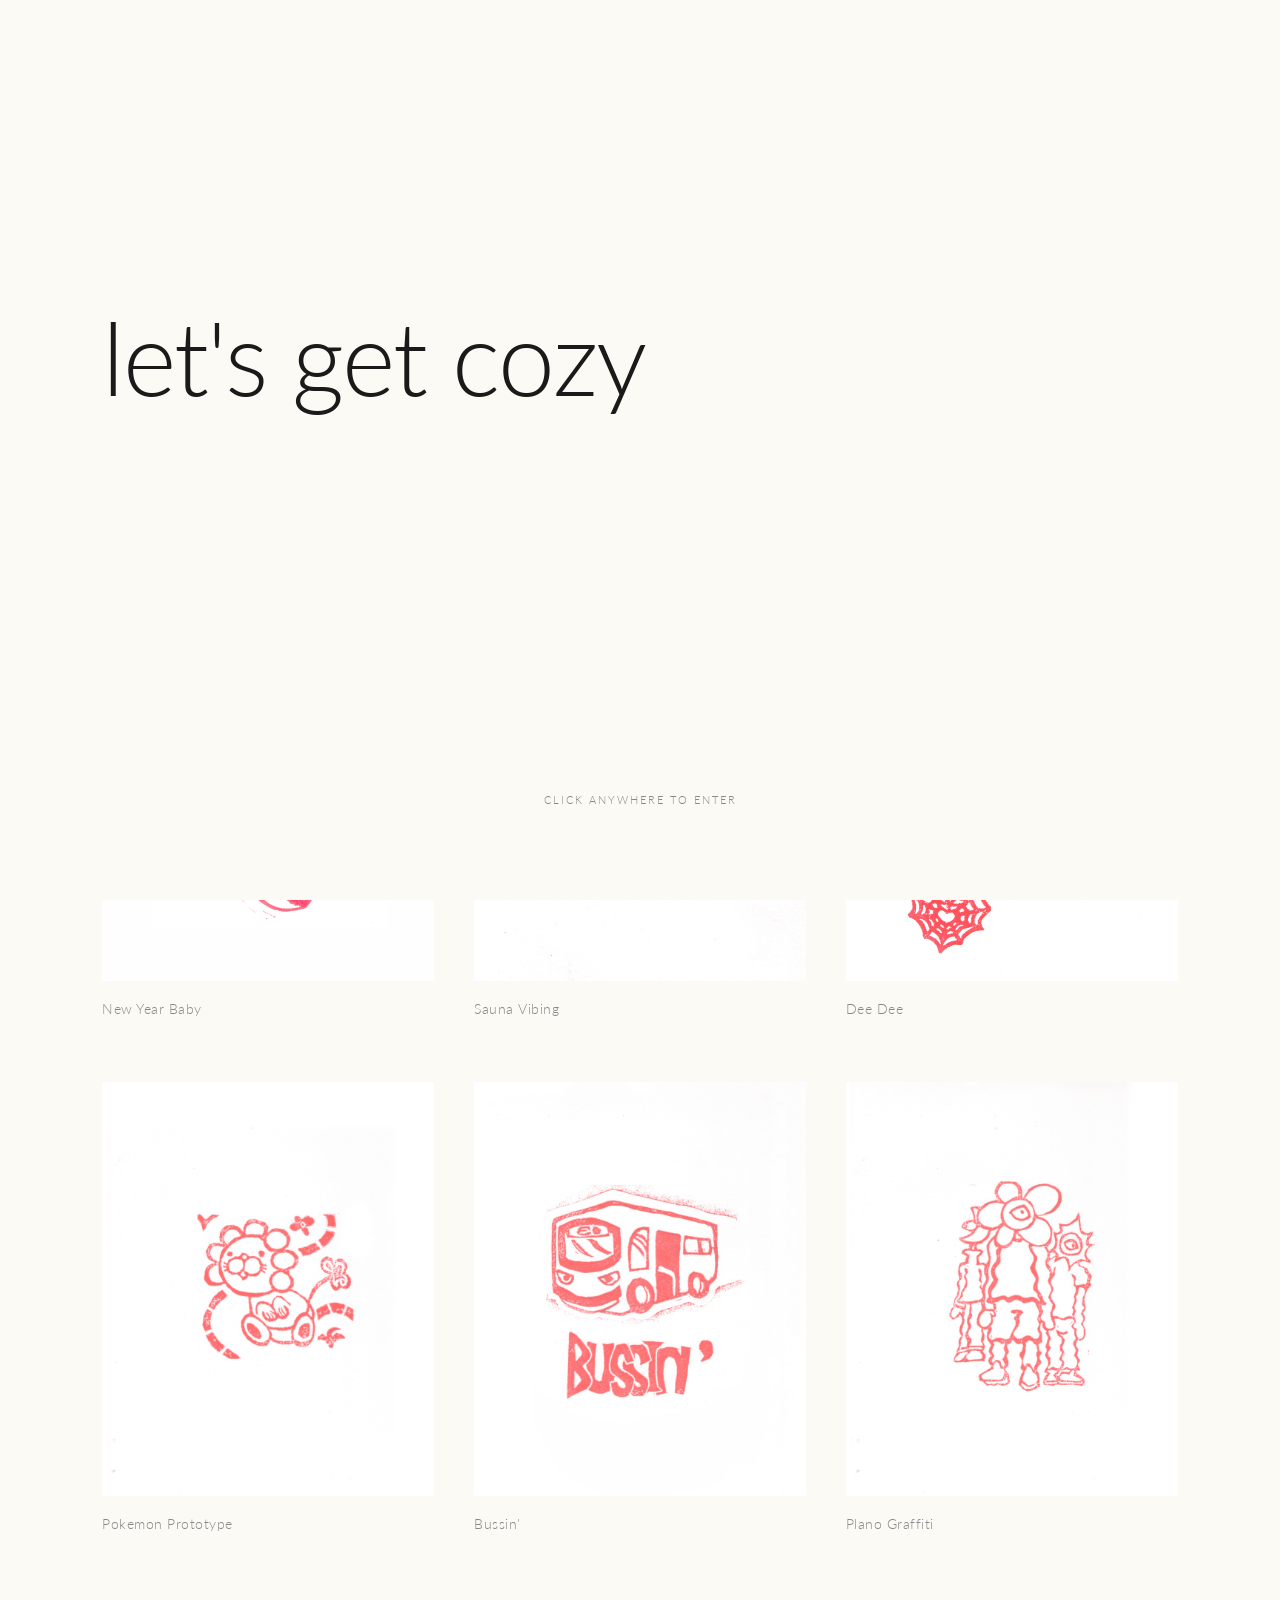
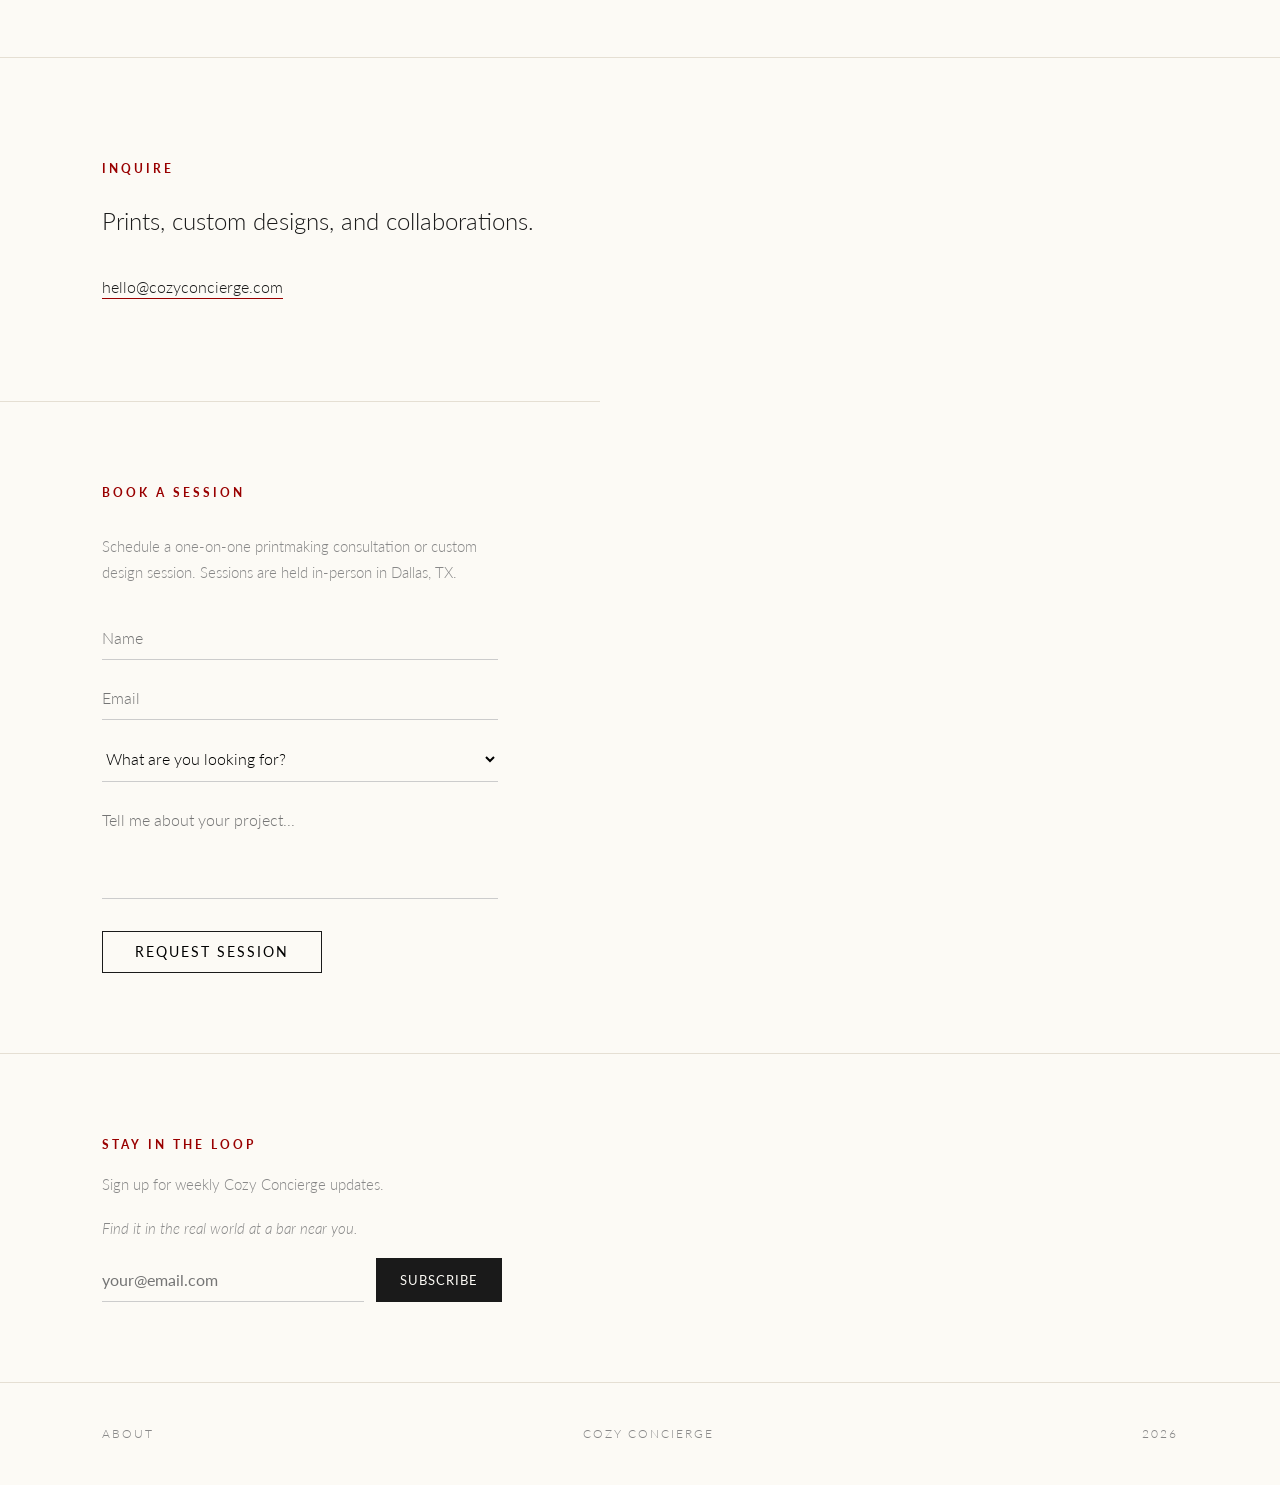
==== commit 3c783326: "Smaller image, per-character collision detection" ====
--- a/index.html
+++ b/index.html
@@ -118,7 +118,7 @@
         </div>
         <textarea name="message" placeholder="Tell me about your project..." rows="4"></textarea>
         <button type="submit" class="submit-btn">Request Session</button>
-        <p class="form-success" style="display:none;">Thanks! I'll be in touch soon.</p>
+        <p class="form-success" style="display:none;">submitted</p>
     </form>
 </section>
 
@@ -145,18 +145,21 @@
         setTimeout(() => { this.style.display = 'none'; }, 500);
     });
     
-    var tagline = document.querySelector('.intro-tagline');
     var floatingImg = document.querySelector('.bouncing-ball');
     
     function checkCollision() {
-        var tagRect = tagline.getBoundingClientRect();
+        var floatingImg = document.querySelector('.bouncing-ball');
         var imgRect = floatingImg.getBoundingClientRect();
         
-        if (imgRect.right > tagRect.left && imgRect.left < tagRect.right) {
-            tagline.style.transform = 'translateX(80px)';
-        } else {
-            tagline.style.transform = 'translateX(0)';
-        }
+        var chars = document.querySelectorAll('.intro-tagline span');
+        chars.forEach(function(char) {
+            var charRect = char.getBoundingClientRect();
+            if (imgRect.right > charRect.left && imgRect.left < charRect.right) {
+                char.style.transform = 'translateX(40px)';
+            } else {
+                char.style.transform = 'translateX(0)';
+            }
+        });
         requestAnimationFrame(checkCollision);
     }
     checkCollision();
@@ -173,10 +176,10 @@
                 body: new FormData(bookingForm),
                 headers: { 'Accept': 'application/json' }
             }).then(function(response) {
-                btn.style.display = 'none';
-                successMsg.style.display = 'block';
+                btn.textContent = 'submitted';
+                btn.style.background = 'var(--crimson)';
             }).catch(function() {
-                btn.textContent = 'Error - try again';
+                btn.textContent = 'error';
             });
         });
     }
--- a/style.css
+++ b/style.css
@@ -77,20 +77,17 @@
 
 nav .secret-ticket:nth-of-type(2) {
     top: 60px;
-    left: auto;
     right: 20px;
 }
 
 nav .secret-ticket:nth-of-type(3) {
-    top: 100px;
-    left: auto;
-    right: 20px;
+    top: 60px;
+    right: 85px;
 }
 
 nav .secret-ticket:nth-of-type(4) {
-    top: 140px;
-    left: auto;
-    right: 20px;
+    top: 60px;
+    right: 150px;
 }
 
 .activate {
@@ -671,6 +668,14 @@
     padding: 16px 0;
 }
 
+.hint {
+    font-size: 0.7rem;
+    color: var(--crimson);
+    text-transform: uppercase;
+    letter-spacing: 1px;
+    margin-top: 8px;
+}
+
 .intro-screen {
     position: fixed;
     top: 0;
@@ -725,8 +730,8 @@
 .bouncing-ball {
     position: absolute;
     left: -400px;
-    top: 25%;
-    width: 420px;
+    top: 18%;
+    width: 105px;
     animation: elegant-drift 12s cubic-bezier(0.25, 0.1, 0.25, 1) infinite;
 }
 
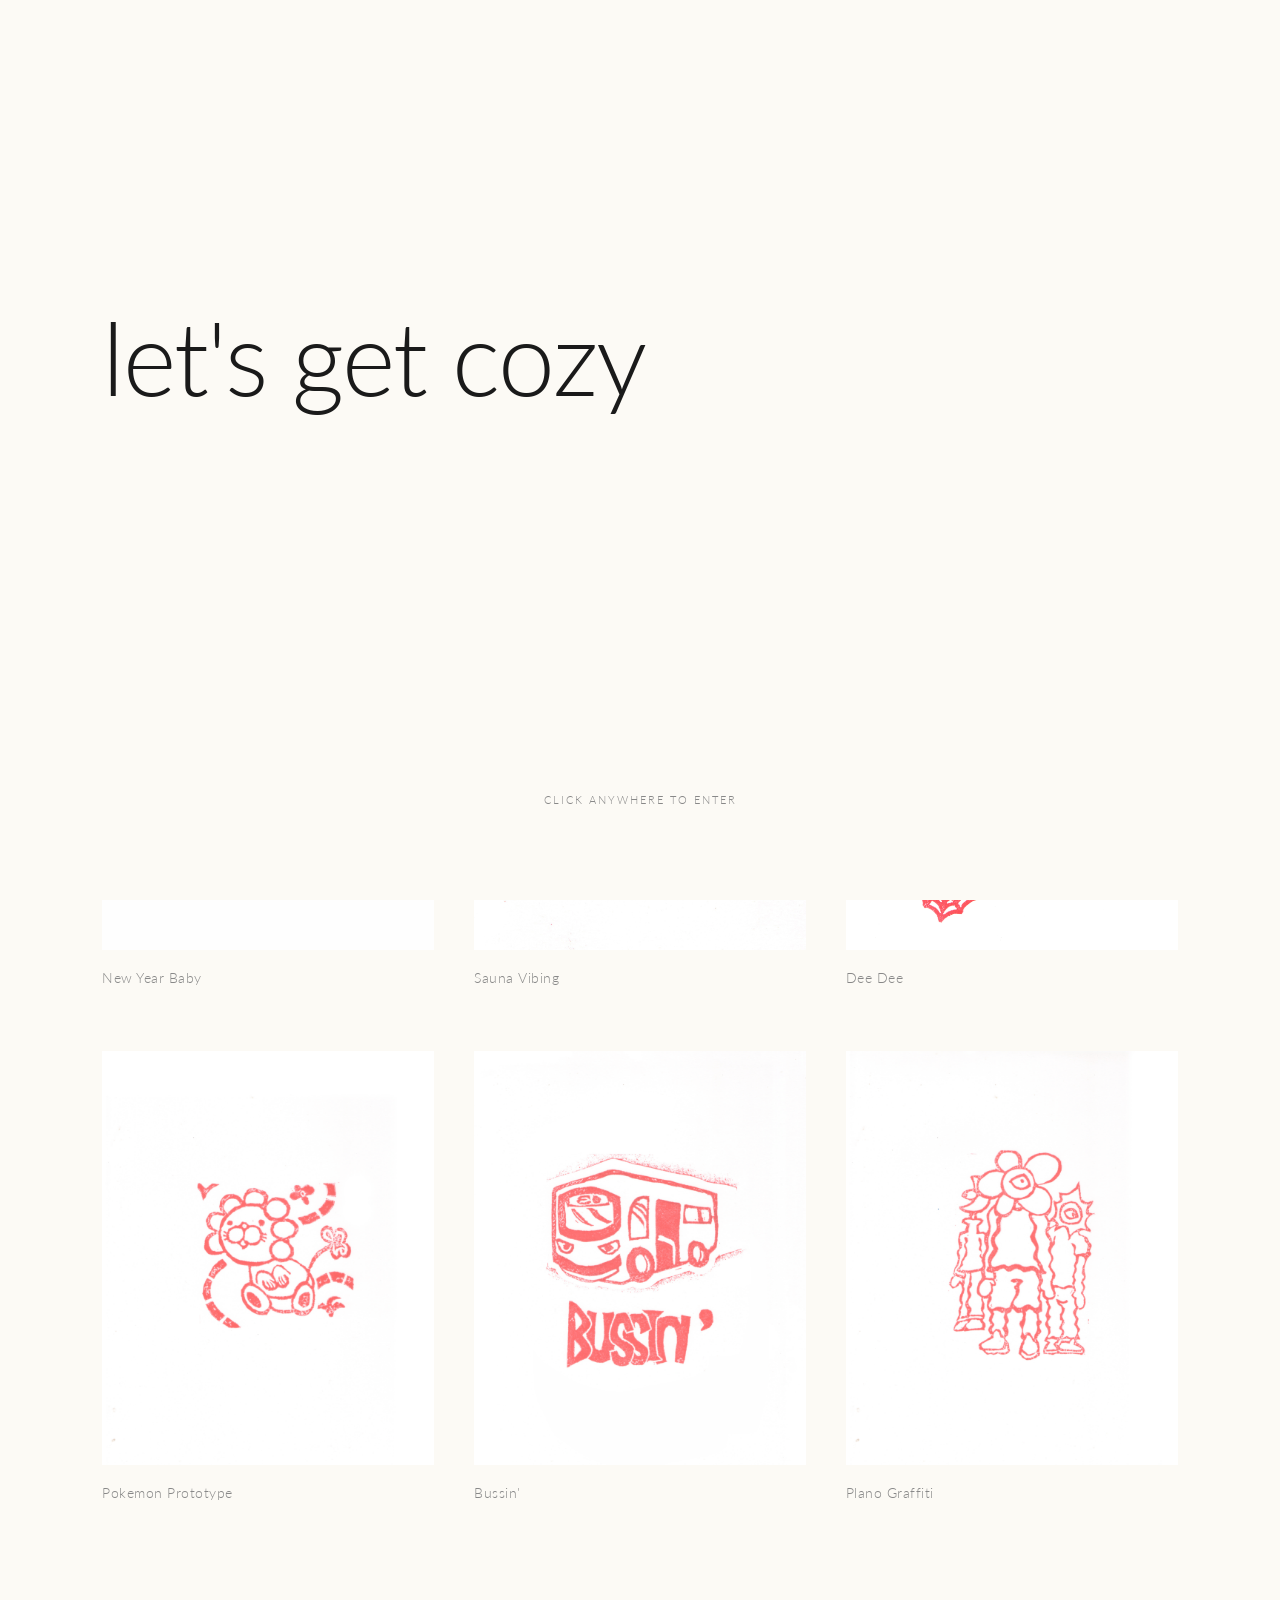
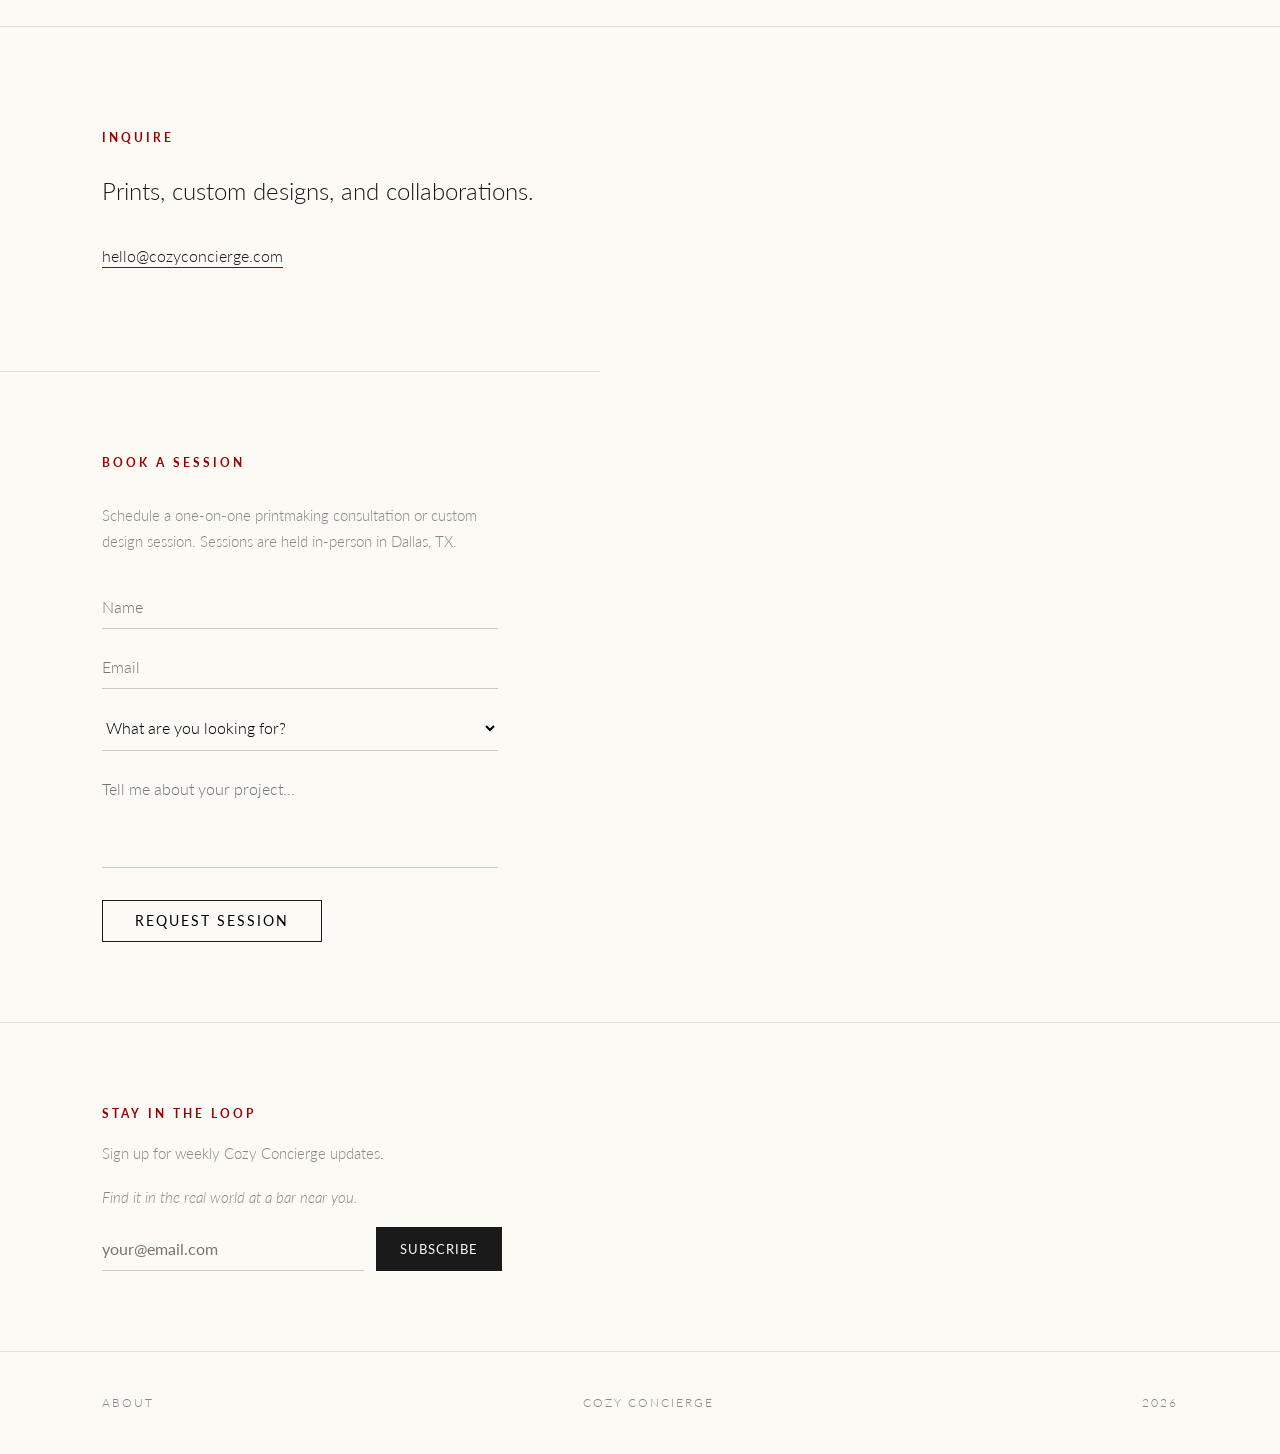
==== commit 5fe1b339: "Fix Chrome dark mode, change collision color to light blue-gray" ====
--- a/index.html
+++ b/index.html
@@ -64,8 +64,8 @@
 
 <div class="ticker-wrap">
     <div class="ticker">
-        <span class="ticker-content">NEXT ACTIVATION: Join us at the next print party • Halcyon Lower Greenville • May 15, 2026 • 4:30pm • Come say hi</span>
-        <span class="ticker-content">NEXT ACTIVATION: Join us at the next print party • Halcyon Lower Greenville • May 15, 2026 • 4:30pm • Come say hi</span>
+        <span class="ticker-content">NEXT ACTIVATION: Halcyon Lower Greenville • May 15, 2026 • 4:30pm • Come say hi • Get your free wallpaper • Follow on Instagram</span>
+        <span class="ticker-content">NEXT ACTIVATION: Halcyon Lower Greenville • May 15, 2026 • 4:30pm • Come say hi • Get your free wallpaper • Follow on Instagram</span>
     </div>
 </div>
 
@@ -150,14 +150,20 @@
     function checkCollision() {
         var floatingImg = document.querySelector('.bouncing-ball');
         var imgRect = floatingImg.getBoundingClientRect();
+        var imgCenter = imgRect.left + imgRect.width / 2;
         
         var chars = document.querySelectorAll('.intro-tagline span');
-        chars.forEach(function(char) {
+        chars.forEach(function(char, i) {
             var charRect = char.getBoundingClientRect();
-            if (imgRect.right > charRect.left && imgRect.left < charRect.right) {
-                char.style.transform = 'translateX(40px)';
+            var charCenter = charRect.left + charRect.width / 2;
+            var distance = Math.abs(imgCenter - charCenter);
+            
+            if (distance < 80) {
+                char.style.transform = 'translateX(50px)';
+                char.style.color = '#a8b5c4';
             } else {
                 char.style.transform = 'translateX(0)';
+                char.style.color = '';
             }
         });
         requestAnimationFrame(checkCollision);
--- a/style.css
+++ b/style.css
@@ -41,7 +41,12 @@
     display: flex;
     justify-content: space-between;
     align-items: center;
-    padding: 40px 8%;
+    padding: 15px 5%;
+    background: #f5f0e8 !important;
+    border-bottom: 1px solid var(--border-subtle);
+    position: sticky;
+    top: 0;
+    z-index: 1000;
 }
 
 .secret-ticket {
@@ -254,6 +259,7 @@
 .hero {
     padding: 120px 8% 80px;
     max-width: 900px;
+    background: transparent;
 }
 
 .splash-bg {
@@ -267,6 +273,12 @@
     opacity: 0.25;
     z-index: -1;
     pointer-events: none;
+    background-color: transparent !important;
+}
+
+body, html {
+    background-color: #fcfaf5 !important;
+    background: #fcfaf5 !important;
 }
 
 .hero h1 {
@@ -682,7 +694,7 @@
     left: 0;
     width: 100%;
     height: 100%;
-    background: var(--bg);
+    background: #fcfaf5 !important;
     z-index: 9999;
     display: flex;
     flex-direction: column;
@@ -730,9 +742,9 @@
 .bouncing-ball {
     position: absolute;
     left: -400px;
-    top: 18%;
-    width: 105px;
-    animation: elegant-drift 12s cubic-bezier(0.25, 0.1, 0.25, 1) infinite;
+    top: 22%;
+    width: 240px;
+    animation: elegant-drift 10s ease-in-out infinite;
 }
 
 .bouncing-ball img {
@@ -744,27 +756,21 @@
 @keyframes elegant-drift {
     0% { 
         left: -400px; 
-        transform: translateY(0) rotate(-8deg) scale(0.9); 
-        opacity: 0.3;
+        transform: translateY(0) rotate(-5deg) scale(0.95); 
     }
-    10% {
-        opacity: 1;
+    20% {
+        transform: translateY(-20px) rotate(2deg) scale(1);
     }
-    40% { 
-        left: 20vw; 
-        transform: translateY(-30px) rotate(3deg) scale(1);
-    }
-    60% { 
-        left: 45vw; 
-        transform: translateY(10px) rotate(-2deg) scale(0.95);
+    50% { 
+        left: 35vw; 
+        transform: translateY(0) rotate(0deg) scale(1.02);
     }
     80% { 
-        left: 70vw; 
-        transform: translateY(-15px) rotate(5deg) scale(1);
+        transform: translateY(-10px) rotate(-2deg) scale(1);
     }
     100% { 
         left: 120vw; 
-        transform: translateY(0) rotate(0deg) scale(0.9); 
+        transform: translateY(0) rotate(0deg) scale(0.95); 
     }
 }
 
@@ -787,30 +793,46 @@
     width: 100%;
     background-color: #7a0000;
     overflow: hidden;
-    padding: 8px 0;
+    padding: 14px 0;
+}
+
+@media (prefers-color-scheme: dark) {
+    :root {
+        --bg: #fcfaf5;
+        --ink: #1a1a1a;
+        --nav-bg: #f5f0e8;
+    }
+body {
+    background-color: #fcfaf5 !important;
+    color: #1a1a1a !important;
+    font-family: 'Lato', sans-serif;
+    margin: 0;
+    line-height: 1.7;
+}
 }
 
 .ticker {
-    display: flex;
-    width: 200%;
+    color: #ffffff !important;
+    background-color: #7a0000 !important;
+    display: flex;
+    width: max-content;
     animation: ticker-scroll 25s linear infinite;
-    color: #ffffff;
-    font-size: 0.75rem;
-    text-transform: uppercase;
+    font-size: 1rem;
+    font-weight: 900;
+    font-family: 'Helvetica Neue', 'Arial Black', sans-serif;
     letter-spacing: 1px;
-    background-color: #7a0000;
 }
 
 .ticker-content {
     display: inline-flex;
     align-items: center;
     white-space: nowrap;
-    flex-shrink: 0;
+    padding-right: 0;
 }
 
 .ticker-content::after {
     content: '•';
-    margin-right: 40px;
+    margin: 0 50px;
 }
 
 @keyframes ticker-scroll {
